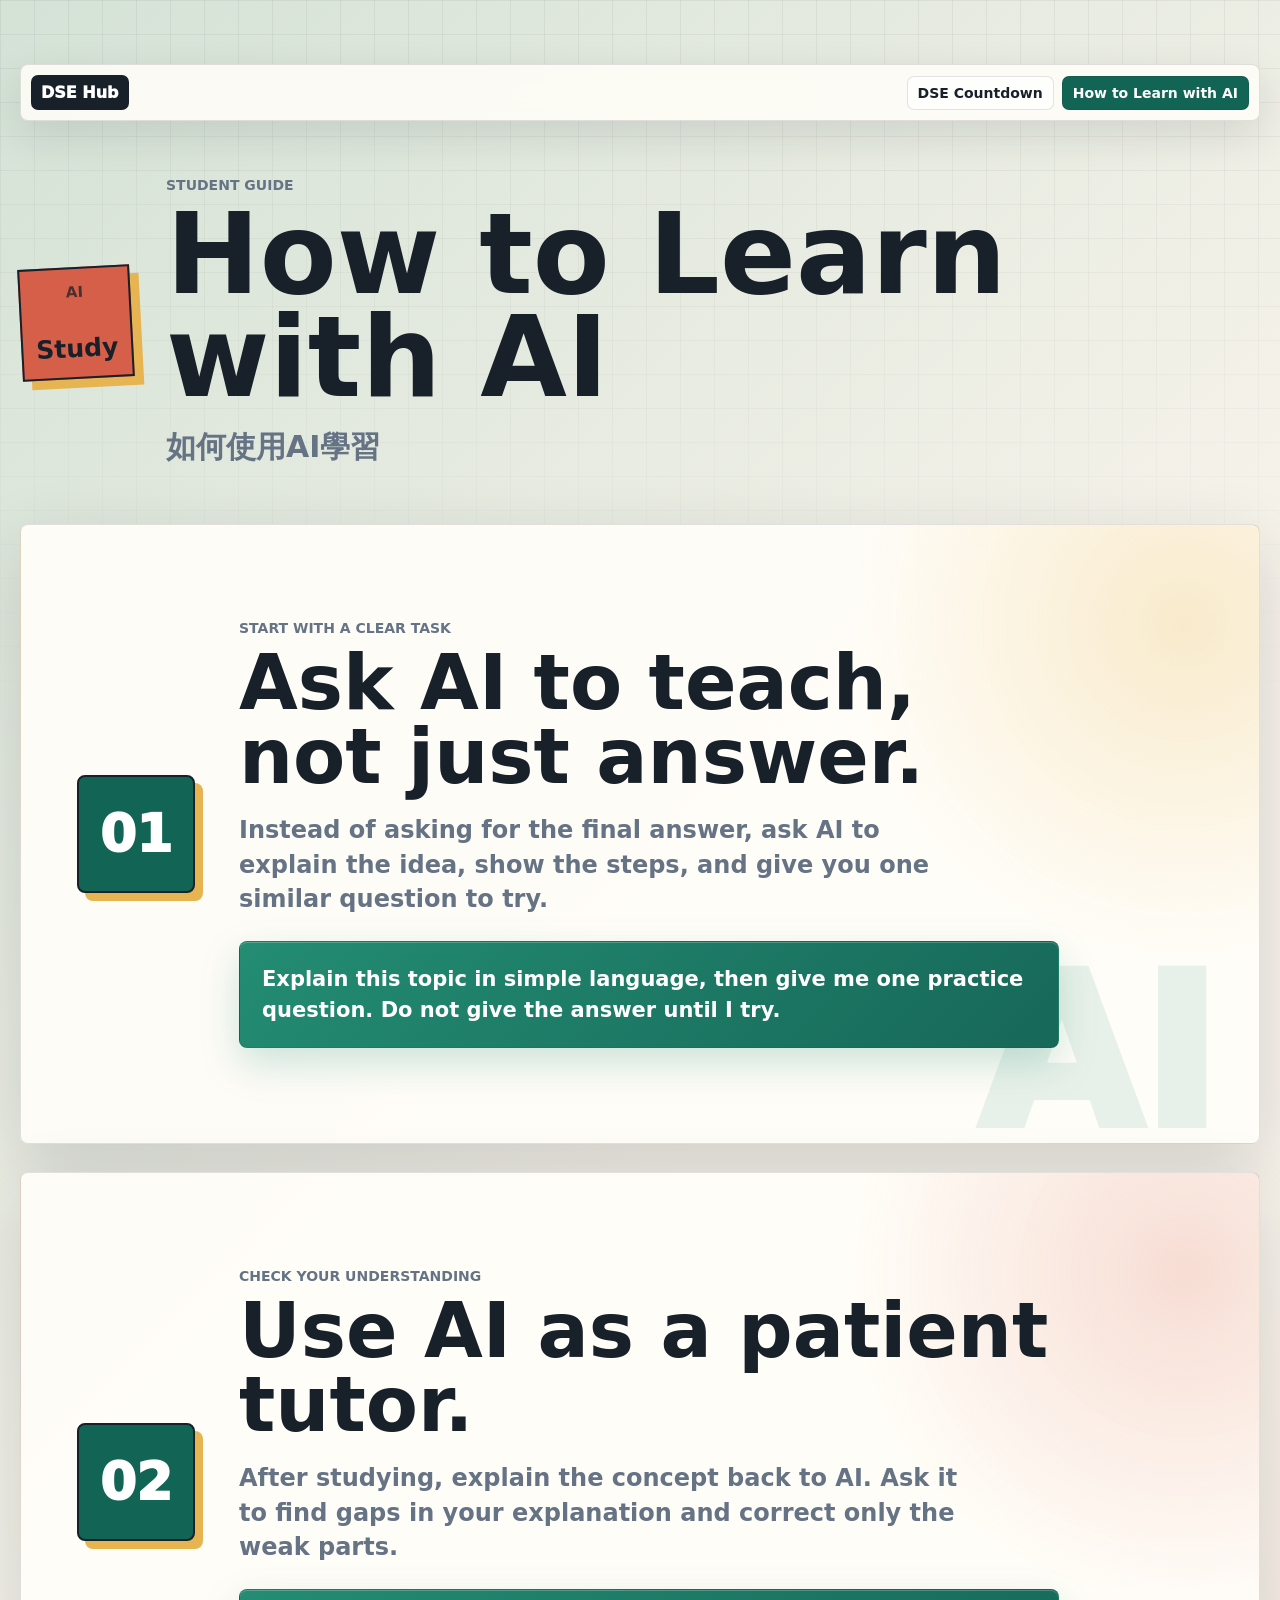
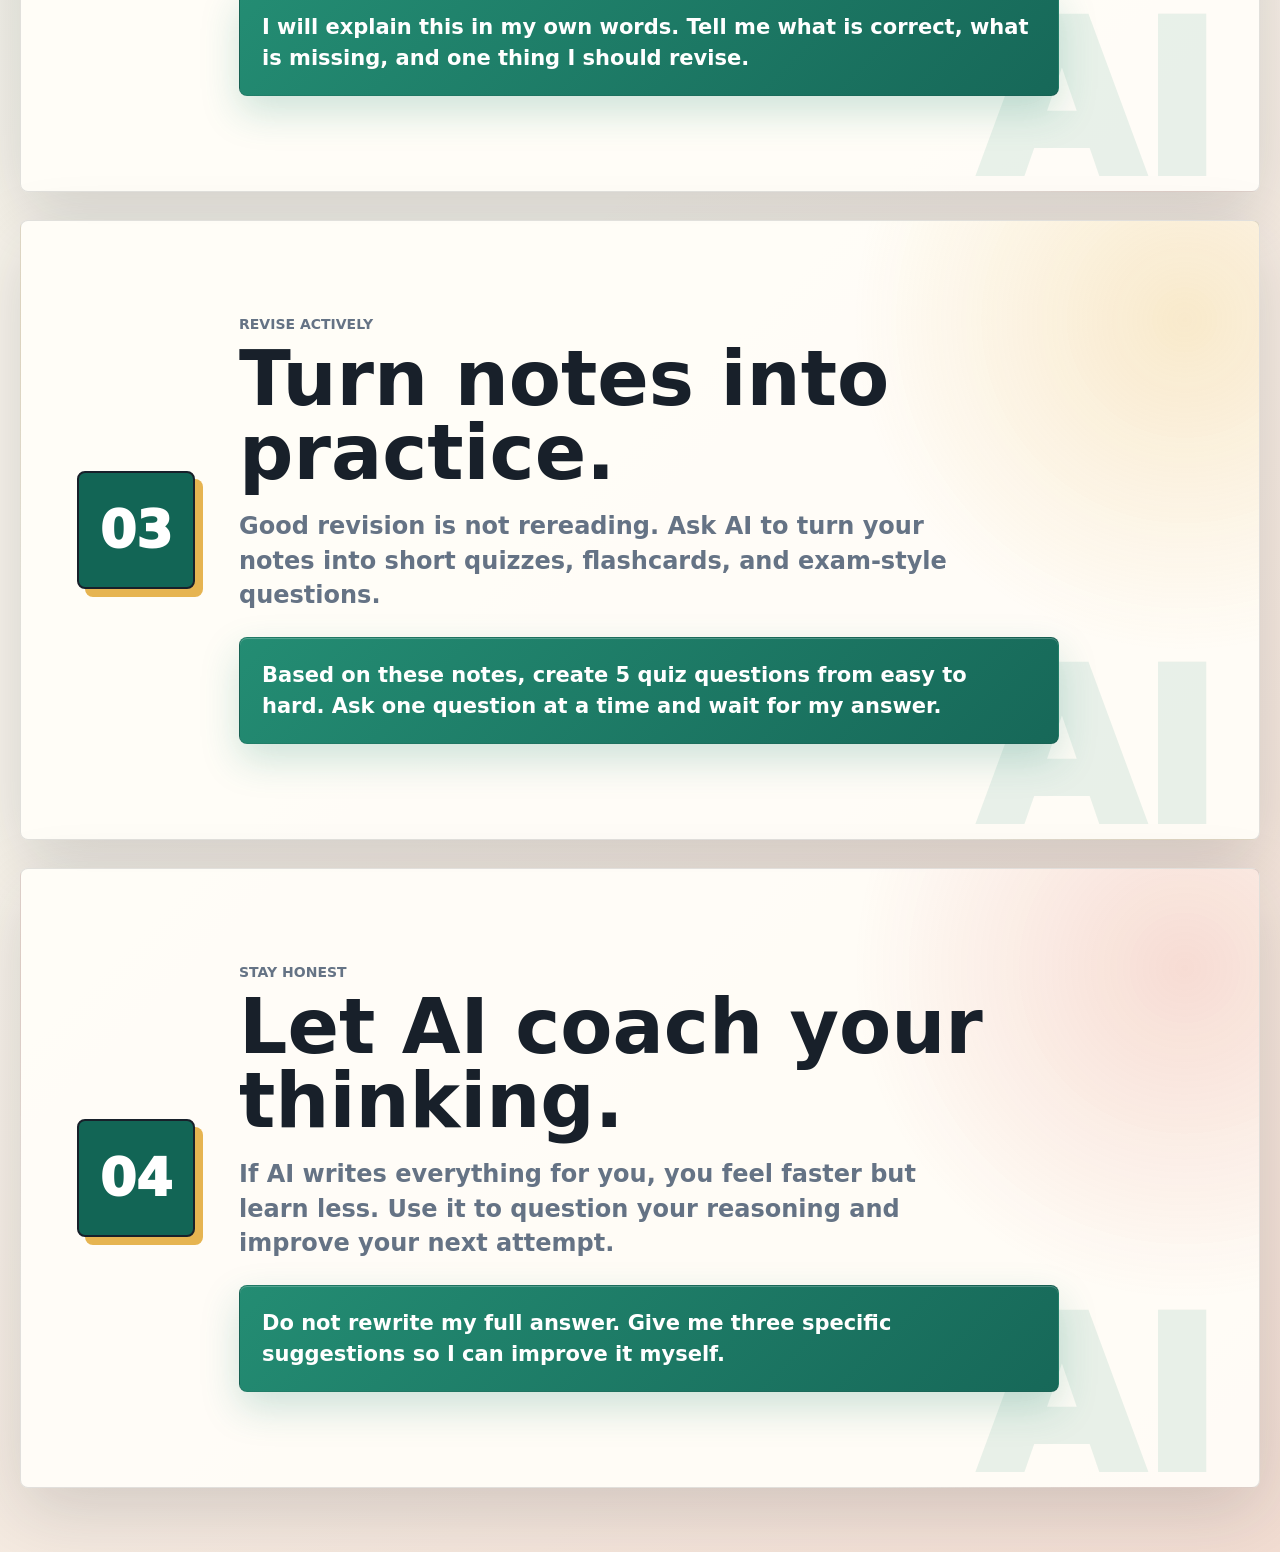
==== ai-learning.html @ 846ee823 "Add files via upload" ====
<!doctype html>
<html lang="en">
  <head>
    <meta charset="utf-8" />
    <meta name="viewport" content="width=device-width, initial-scale=1" />
    <meta
      name="description"
      content="A scrollable guide for students learning how to use AI effectively."
    />
    <title>How to Learn with AI</title>
    <link rel="icon" href="favicon.svg" type="image/svg+xml" />
    <link rel="manifest" href="site.webmanifest" />
    <link rel="stylesheet" href="styles.css" />
  </head>
  <body>
    <main class="app learning-page">
      <nav class="site-nav" aria-label="Main navigation">
        <a class="nav-brand" href="index.html">DSE Hub</a>
        <div class="nav-links">
          <a href="index.html">DSE Countdown</a>
          <a class="active" href="ai-learning.html">How to Learn with AI</a>
        </div>
      </nav>

      <header class="topbar learning-hero">
        <div class="exam-mark">
          <span>AI</span>
          <strong>Study</strong>
        </div>
        <div>
          <p class="eyebrow">Student Guide</p>
          <h1>How to Learn with AI</h1>
          <p class="hero-subtitle">如何使用AI學習</p>
        </div>
      </header>

      <section class="learning-stack" aria-label="AI learning guide">
        <article class="lesson-card">
          <span class="lesson-number">01</span>
          <div>
            <p class="eyebrow">Start with a clear task</p>
            <h2>Ask AI to teach, not just answer.</h2>
            <p>
              Instead of asking for the final answer, ask AI to explain the idea,
              show the steps, and give you one similar question to try.
            </p>
            <div class="prompt-box">
              Explain this topic in simple language, then give me one practice
              question. Do not give the answer until I try.
            </div>
          </div>
        </article>

        <article class="lesson-card">
          <span class="lesson-number">02</span>
          <div>
            <p class="eyebrow">Check your understanding</p>
            <h2>Use AI as a patient tutor.</h2>
            <p>
              After studying, explain the concept back to AI. Ask it to find
              gaps in your explanation and correct only the weak parts.
            </p>
            <div class="prompt-box">
              I will explain this in my own words. Tell me what is correct,
              what is missing, and one thing I should revise.
            </div>
          </div>
        </article>

        <article class="lesson-card">
          <span class="lesson-number">03</span>
          <div>
            <p class="eyebrow">Revise actively</p>
            <h2>Turn notes into practice.</h2>
            <p>
              Good revision is not rereading. Ask AI to turn your notes into
              short quizzes, flashcards, and exam-style questions.
            </p>
            <div class="prompt-box">
              Based on these notes, create 5 quiz questions from easy to hard.
              Ask one question at a time and wait for my answer.
            </div>
          </div>
        </article>

        <article class="lesson-card">
          <span class="lesson-number">04</span>
          <div>
            <p class="eyebrow">Stay honest</p>
            <h2>Let AI coach your thinking.</h2>
            <p>
              If AI writes everything for you, you feel faster but learn less.
              Use it to question your reasoning and improve your next attempt.
            </p>
            <div class="prompt-box">
              Do not rewrite my full answer. Give me three specific suggestions
              so I can improve it myself.
            </div>
          </div>
        </article>
      </section>
    </main>
  </body>
</html>
---- styles.css ----
:root {
  color-scheme: light;
  --ink: #18202a;
  --muted: #657385;
  --paper: #f7f3ea;
  --panel: #fffdf8;
  --line: #d8d1c4;
  --accent: #1f8a70;
  --accent-dark: #126555;
  --coral: #d65f4a;
  --gold: #e6b451;
  --shadow: 0 22px 70px rgba(24, 32, 42, 0.16);
}

* {
  box-sizing: border-box;
}

html {
  min-height: 100%;
  background:
    linear-gradient(135deg, rgba(31, 138, 112, 0.16), transparent 42%),
    linear-gradient(315deg, rgba(214, 95, 74, 0.15), transparent 46%),
    var(--paper);
}

body {
  min-height: 100vh;
  margin: 0;
  color: var(--ink);
  font-family:
    Inter, ui-sans-serif, system-ui, -apple-system, BlinkMacSystemFont,
    "Segoe UI", "Noto Sans TC", "Microsoft JhengHei", sans-serif;
}

body::before {
  position: fixed;
  inset: 0;
  z-index: -1;
  content: "";
  background-image:
    linear-gradient(rgba(24, 32, 42, 0.055) 1px, transparent 1px),
    linear-gradient(90deg, rgba(24, 32, 42, 0.055) 1px, transparent 1px);
  background-size: 34px 34px;
  mask-image: linear-gradient(to bottom, black, transparent 88%);
}

.app {
  width: min(1240px, calc(100% - 32px));
  min-height: 100vh;
  margin: 0 auto;
  padding: clamp(28px, 6vw, 64px) 0;
  display: grid;
  align-content: start;
  gap: clamp(24px, 4vw, 42px);
}

.site-nav {
  position: sticky;
  top: 14px;
  z-index: 10;
  min-width: 0;
  padding: 10px;
  display: flex;
  justify-content: space-between;
  align-items: center;
  gap: 12px;
  border: 1px solid rgba(24, 32, 42, 0.13);
  border-radius: 8px;
  background: rgba(255, 253, 248, 0.88);
  box-shadow: 0 14px 42px rgba(24, 32, 42, 0.12);
  backdrop-filter: blur(12px);
}

.site-nav a {
  color: var(--ink);
  text-decoration: none;
}

.nav-brand {
  padding: 8px 10px;
  border-radius: 7px;
  color: #fff !important;
  background: var(--ink);
  font-weight: 950;
}

.nav-links {
  min-width: 0;
  display: flex;
  flex-wrap: wrap;
  justify-content: flex-end;
  gap: 8px;
}

.nav-links a {
  padding: 8px 10px;
  border: 1px solid rgba(24, 32, 42, 0.12);
  border-radius: 7px;
  font-size: 14px;
  font-weight: 900;
  background: rgba(255, 255, 255, 0.65);
}

.nav-links a.active,
.nav-links a:hover {
  color: #fff;
  background: var(--accent-dark);
}

.topbar {
  display: flex;
  align-items: end;
  gap: clamp(18px, 4vw, 34px);
}

.exam-mark {
  width: clamp(82px, 12vw, 112px);
  aspect-ratio: 1;
  display: grid;
  place-items: center;
  flex: 0 0 auto;
  border: 2px solid var(--ink);
  background: var(--gold);
  box-shadow: 9px 9px 0 var(--accent);
  transform: rotate(-3deg);
}

.exam-mark span,
.exam-mark strong {
  display: block;
  line-height: 1;
}

.exam-mark span {
  color: rgba(24, 32, 42, 0.75);
  font-size: 15px;
  font-weight: 800;
}

.exam-mark strong {
  margin-top: 4px;
  font-size: clamp(23px, 4vw, 32px);
}

.eyebrow {
  margin: 0 0 10px;
  color: var(--muted);
  font-size: 14px;
  font-weight: 800;
  letter-spacing: 0;
  text-transform: uppercase;
}

h1 {
  margin: 0;
  font-size: clamp(44px, 10vw, 112px);
  line-height: 0.92;
  letter-spacing: 0;
}

.subject-sections {
  display: grid;
  gap: clamp(28px, 5vw, 48px);
}

.subject-section {
  display: grid;
  gap: 14px;
}

.section-title {
  width: fit-content;
  margin: 0;
  padding: 8px 14px;
  border: 1px solid rgba(24, 32, 42, 0.13);
  border-radius: 8px;
  color: #fff;
  background: var(--ink);
  box-shadow: 7px 7px 0 var(--gold);
  font-size: clamp(24px, 3vw, 36px);
  line-height: 1;
  letter-spacing: 0;
}

.subject-grid {
  display: grid;
  grid-template-columns: repeat(3, minmax(0, 1fr));
  gap: clamp(12px, 2vw, 18px);
}

.subject-card {
  position: relative;
  min-width: 0;
  min-height: 252px;
  padding: clamp(16px, 2.6vw, 24px);
  display: grid;
  align-content: space-between;
  gap: 12px;
  overflow: hidden;
  border: 1px solid rgba(24, 32, 42, 0.13);
  border-radius: 8px;
  color: var(--ink);
  text-align: left;
  background:
    radial-gradient(circle at 92% 20%, rgba(230, 180, 81, 0.34), transparent 26%),
    rgba(255, 253, 248, 0.92);
  box-shadow: var(--shadow);
  cursor: pointer;
  transition:
    transform 180ms ease,
    box-shadow 180ms ease,
    border-color 180ms ease;
}

.subject-card::after {
  position: absolute;
  right: 18px;
  bottom: 8px;
  content: "∑";
  color: rgba(31, 138, 112, 0.12);
  font-family: Georgia, serif;
  font-size: clamp(86px, 11vw, 138px);
  line-height: 1;
  transform: rotate(-8deg);
}

.subject-card:hover,
.subject-card:focus-visible {
  border-color: rgba(31, 138, 112, 0.48);
  box-shadow: 0 28px 80px rgba(24, 32, 42, 0.2);
  transform: translateY(-3px);
}

.subject-card:focus-visible,
.close-button:focus-visible {
  outline: 3px solid rgba(31, 138, 112, 0.35);
  outline-offset: 4px;
}

.accent-card {
  background:
    radial-gradient(circle at 92% 20%, rgba(214, 95, 74, 0.24), transparent 26%),
    rgba(255, 253, 248, 0.92);
}

.card-tag,
.dialog-tag {
  width: fit-content;
  padding: 7px 10px;
  border-radius: 999px;
  color: #fff;
  background: var(--accent-dark);
  font-size: 13px;
  font-weight: 900;
}

.accent-card .card-tag {
  background: var(--coral);
}

.card-title,
.card-title-zh,
.card-date,
.mini-countdown {
  position: relative;
  z-index: 1;
}

.card-title {
  display: block;
  max-width: 560px;
  font-size: clamp(23px, 2.8vw, 32px);
  font-weight: 950;
  line-height: 1.08;
}

.card-title-zh {
  display: block;
  max-width: 520px;
  color: var(--muted);
  font-size: clamp(15px, 1.8vw, 18px);
  font-weight: 800;
}

.card-date {
  display: block;
  color: var(--accent-dark);
  font-size: clamp(15px, 1.7vw, 18px);
  font-weight: 900;
}

.mini-countdown {
  display: grid;
  place-items: center;
  gap: 7px;
  width: 100%;
  max-width: 100%;
  padding: clamp(14px, 2.1vw, 18px);
  border: 2px solid rgba(255, 255, 255, 0.45);
  border-radius: 8px;
  color: #fff;
  background:
    linear-gradient(135deg, rgba(31, 138, 112, 0.98), rgba(18, 101, 85, 0.98));
  box-shadow:
    0 16px 38px rgba(31, 138, 112, 0.28),
    inset 0 1px 0 rgba(255, 255, 255, 0.24);
  font-weight: 950;
  line-height: 1;
  text-align: center;
  font-variant-numeric: tabular-nums;
  overflow-wrap: anywhere;
}

.countdown-days,
.countdown-clock {
  display: block;
  max-width: 100%;
}

.countdown-days {
  font-size: clamp(30px, 3.7vw, 46px);
}

.countdown-clock {
  font-size: clamp(22px, 2.5vw, 30px);
  letter-spacing: 0;
  opacity: 0.9;
}

.accent-card .mini-countdown {
  background:
    linear-gradient(135deg, rgba(214, 95, 74, 0.98), rgba(154, 67, 55, 0.98));
  box-shadow:
    0 16px 38px rgba(214, 95, 74, 0.26),
    inset 0 1px 0 rgba(255, 255, 255, 0.24);
}

.exam-dialog {
  width: min(980px, calc(100% - 24px));
  padding: 0;
  border: 0;
  border-radius: 8px;
  background: transparent;
  color: var(--ink);
}

.exam-dialog::backdrop {
  background: rgba(24, 32, 42, 0.58);
  backdrop-filter: blur(6px);
}

.dialog-inner {
  position: relative;
  overflow: hidden;
  padding: clamp(24px, 5vw, 56px);
  border: 1px solid rgba(24, 32, 42, 0.12);
  border-radius: 8px;
  background:
    radial-gradient(circle at 86% 18%, rgba(230, 180, 81, 0.28), transparent 24%),
    linear-gradient(145deg, rgba(255, 255, 255, 0.96), rgba(255, 253, 248, 0.99));
  box-shadow: var(--shadow);
}

.close-button {
  position: absolute;
  top: 14px;
  right: 14px;
  z-index: 2;
  width: 42px;
  height: 42px;
  border: 1px solid rgba(24, 32, 42, 0.12);
  border-radius: 50%;
  color: var(--ink);
  background: rgba(255, 255, 255, 0.86);
  cursor: pointer;
  font-size: 28px;
  line-height: 1;
}

.dialog-tag {
  margin: 0 0 16px;
}

.dialog-inner h2 {
  margin: 0;
  max-width: 760px;
  font-size: clamp(38px, 7vw, 76px);
  line-height: 1;
  letter-spacing: 0;
}

.dialog-title-zh,
.dialog-date,
.status-row {
  color: var(--muted);
  font-weight: 800;
}

.dialog-title-zh {
  margin: 14px 0 0;
  font-size: clamp(18px, 2.4vw, 24px);
}

.dialog-date {
  margin: 16px 0 0;
  color: var(--accent-dark);
  font-size: clamp(20px, 3vw, 30px);
}

.time-grid {
  margin-top: clamp(28px, 5vw, 48px);
  display: grid;
  grid-template-columns: repeat(4, minmax(0, 1fr));
  gap: 12px;
}

.time-block {
  min-width: 0;
  min-height: 142px;
  padding: 20px 12px;
  display: grid;
  place-items: center;
  align-content: center;
  gap: 8px;
  border: 1px solid rgba(24, 32, 42, 0.13);
  border-radius: 8px;
  background: rgba(255, 255, 255, 0.74);
}

.time-block span {
  max-width: 100%;
  overflow-wrap: anywhere;
  font-variant-numeric: tabular-nums;
  font-size: clamp(34px, 7vw, 72px);
  font-weight: 950;
  line-height: 0.95;
}

.time-block small {
  color: var(--accent-dark);
  font-size: 16px;
  font-weight: 900;
}

.status-row {
  margin: 20px 0 0;
  font-size: 17px;
}

.learning-page {
  gap: clamp(28px, 5vw, 56px);
}

.learning-hero {
  align-items: center;
}

.learning-hero .exam-mark {
  background: var(--coral);
  box-shadow: 9px 9px 0 var(--gold);
}

.learning-hero .exam-mark strong {
  font-size: clamp(18px, 3vw, 25px);
}

.hero-subtitle {
  margin: 18px 0 0;
  color: var(--muted);
  font-size: clamp(20px, 3vw, 30px);
  font-weight: 900;
}

.learning-stack {
  display: grid;
  gap: clamp(18px, 3vw, 28px);
}

.lesson-card {
  position: relative;
  min-height: min(72vh, 620px);
  padding: clamp(22px, 5vw, 56px);
  display: grid;
  grid-template-columns: auto minmax(0, 1fr);
  align-items: center;
  gap: clamp(20px, 4vw, 44px);
  overflow: hidden;
  border: 1px solid rgba(24, 32, 42, 0.13);
  border-radius: 8px;
  background:
    radial-gradient(circle at 94% 16%, rgba(230, 180, 81, 0.26), transparent 26%),
    rgba(255, 253, 248, 0.94);
  box-shadow: var(--shadow);
}

.lesson-card:nth-child(even) {
  background:
    radial-gradient(circle at 94% 16%, rgba(214, 95, 74, 0.2), transparent 26%),
    rgba(255, 253, 248, 0.94);
}

.lesson-card::after {
  position: absolute;
  right: clamp(12px, 4vw, 42px);
  bottom: -18px;
  content: "AI";
  color: rgba(31, 138, 112, 0.1);
  font-size: clamp(92px, 18vw, 210px);
  font-weight: 950;
  line-height: 1;
}

.lesson-number {
  position: relative;
  z-index: 1;
  width: clamp(72px, 10vw, 118px);
  aspect-ratio: 1;
  display: grid;
  place-items: center;
  border: 2px solid var(--ink);
  border-radius: 8px;
  color: #fff;
  background: var(--accent-dark);
  box-shadow: 8px 8px 0 var(--gold);
  font-size: clamp(28px, 5vw, 52px);
  font-weight: 950;
  font-variant-numeric: tabular-nums;
}

.lesson-card > div {
  position: relative;
  z-index: 1;
  max-width: 820px;
}

.lesson-card h2 {
  margin: 0;
  font-size: clamp(34px, 6vw, 76px);
  line-height: 0.98;
  letter-spacing: 0;
}

.lesson-card p:not(.eyebrow) {
  max-width: 720px;
  margin: 18px 0 0;
  color: var(--muted);
  font-size: clamp(18px, 2.2vw, 24px);
  font-weight: 750;
  line-height: 1.45;
}

.prompt-box {
  margin-top: 24px;
  padding: clamp(16px, 2.5vw, 22px);
  border: 1px solid rgba(24, 32, 42, 0.13);
  border-radius: 8px;
  color: #fff;
  background:
    linear-gradient(135deg, rgba(31, 138, 112, 0.98), rgba(18, 101, 85, 0.98));
  box-shadow:
    0 16px 38px rgba(31, 138, 112, 0.22),
    inset 0 1px 0 rgba(255, 255, 255, 0.22);
  font-size: clamp(16px, 2vw, 21px);
  font-weight: 850;
  line-height: 1.45;
}

@media (max-width: 760px) {
  .app {
    width: min(100% - 24px, 560px);
  }

  .site-nav {
    position: static;
    align-items: stretch;
    display: grid;
  }

  .nav-links {
    justify-content: stretch;
  }

  .nav-links a {
    flex: 1 1 150px;
    text-align: center;
  }

  .topbar {
    align-items: start;
  }

  .subject-grid {
    grid-template-columns: 1fr;
  }

  .subject-card {
    min-height: 236px;
  }

  .time-grid {
    grid-template-columns: repeat(2, minmax(0, 1fr));
  }

  .time-block {
    min-height: 112px;
  }

  .lesson-card {
    min-height: auto;
    grid-template-columns: 1fr;
  }
}

@media (max-width: 460px) {
  .topbar {
    display: grid;
  }

  .subject-card {
    min-height: 228px;
  }

  .mini-countdown {
    width: 100%;
  }
}
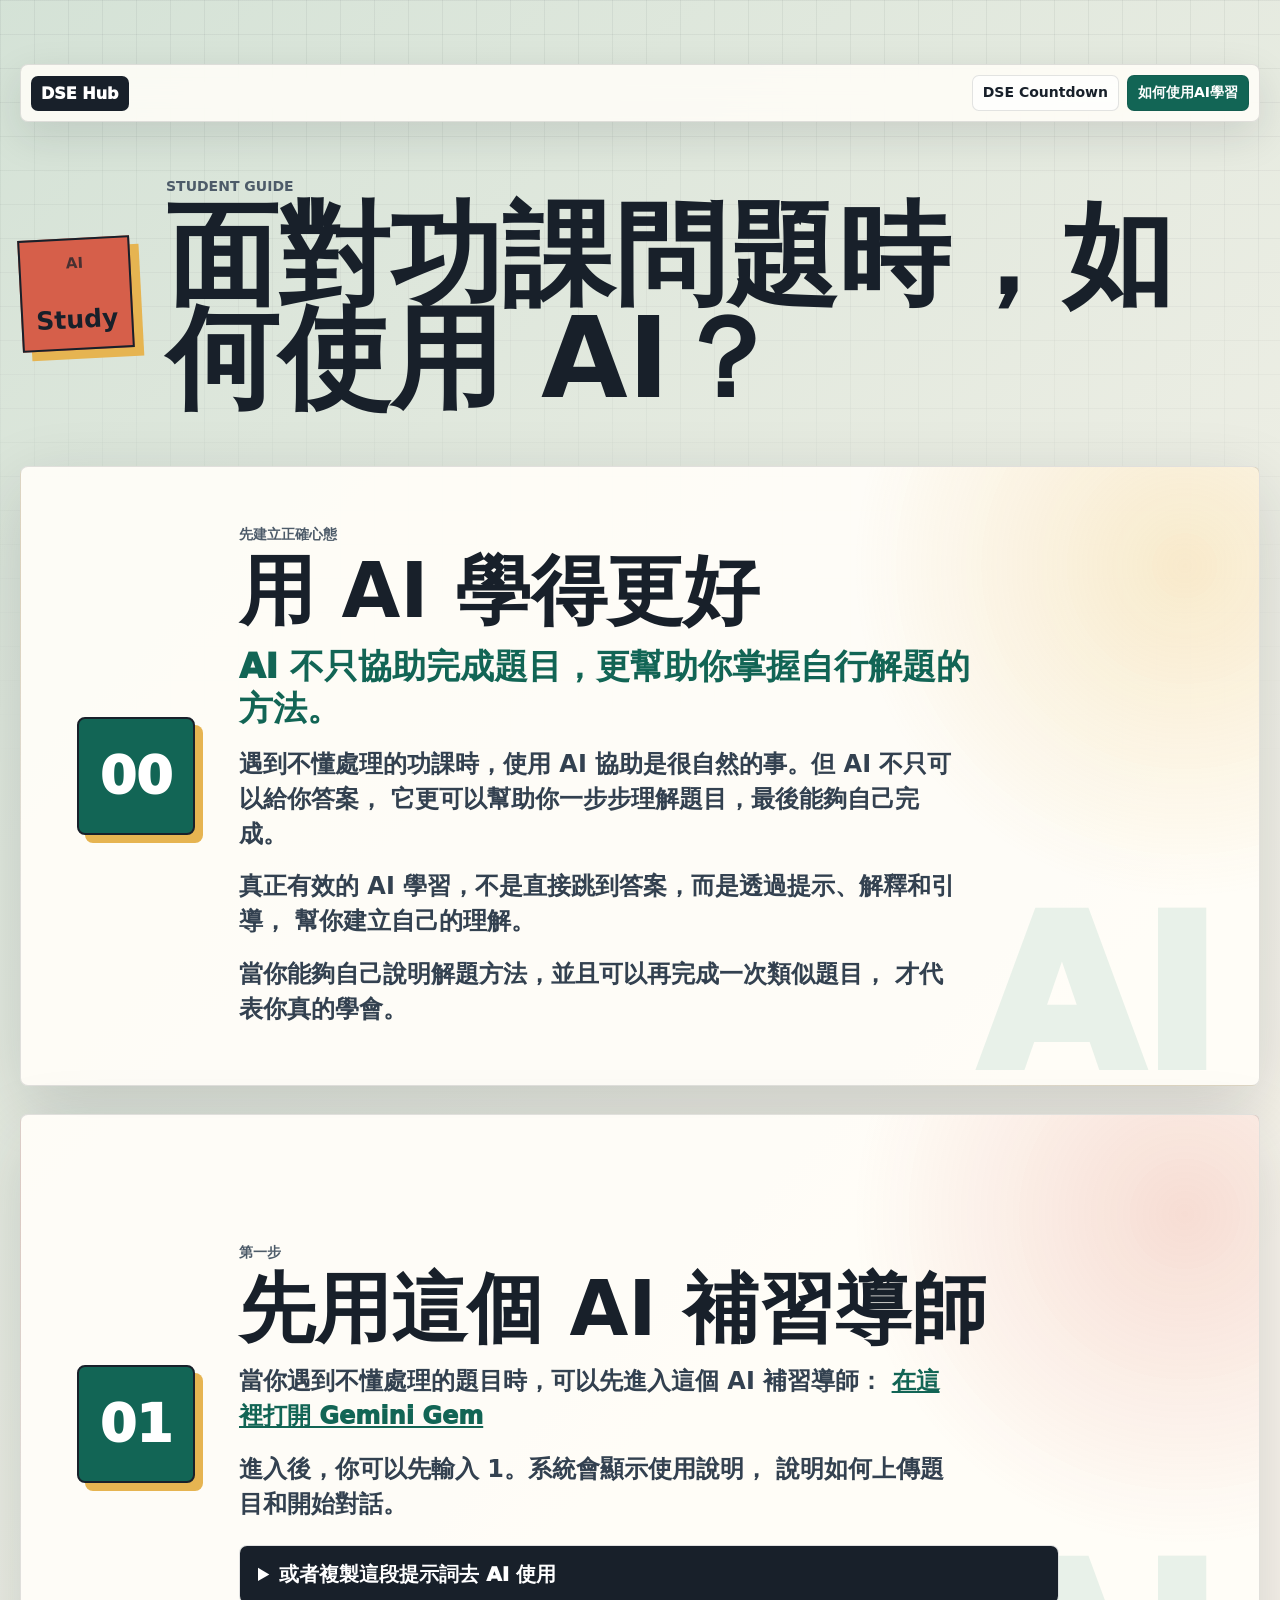
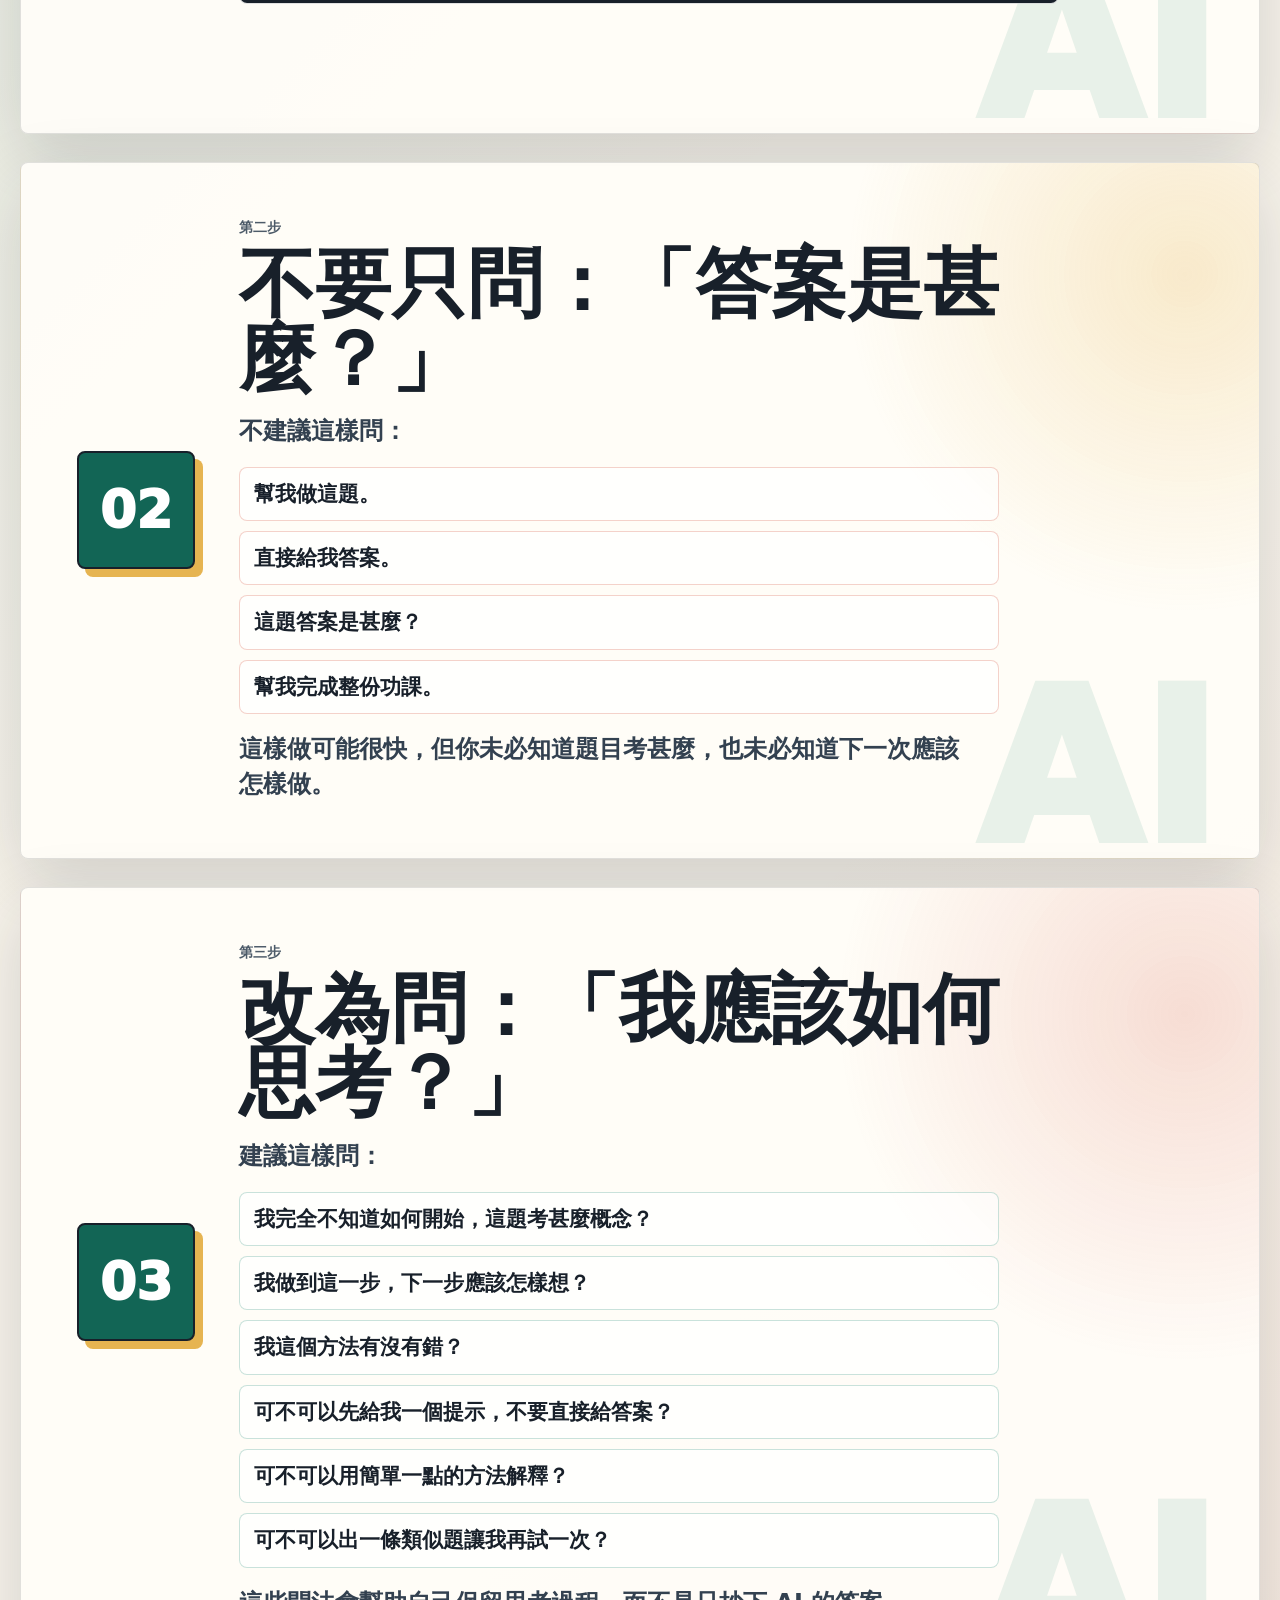
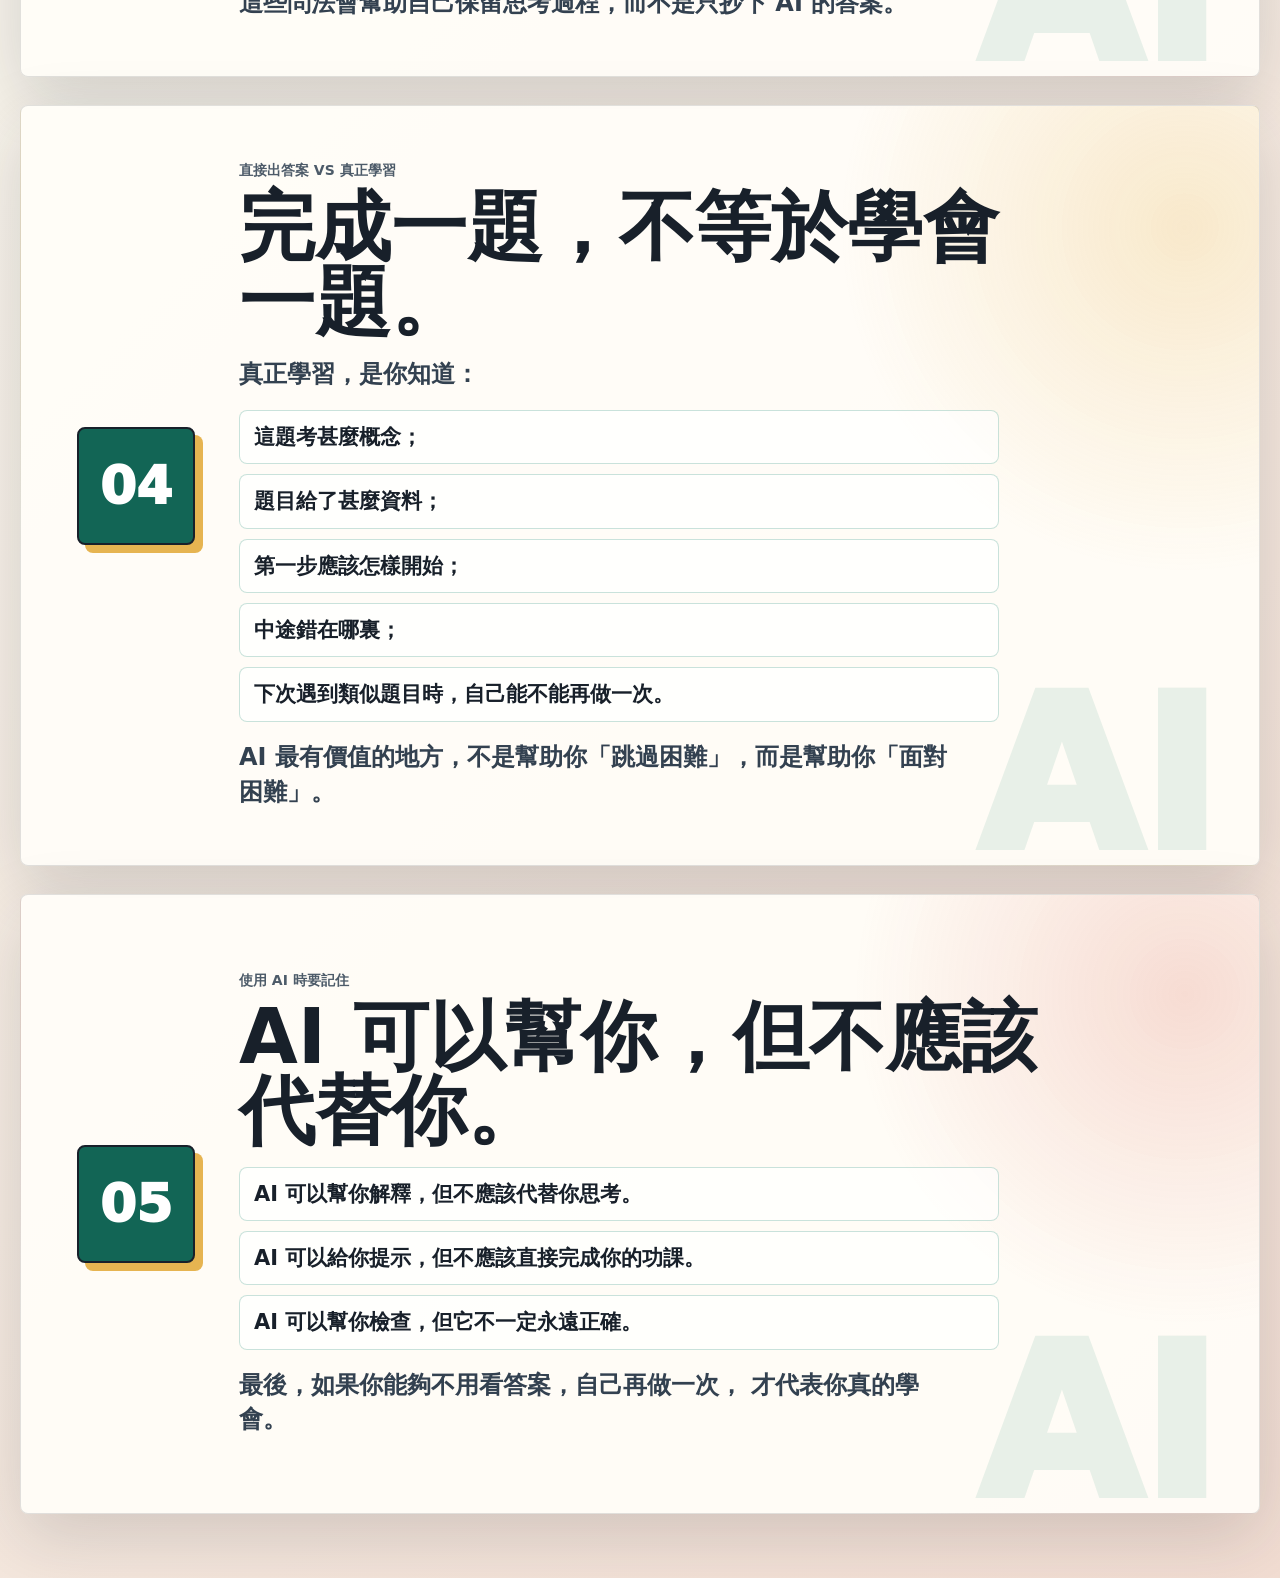
==== commit 89c958d1: "Add files via upload" ====
--- a/ai-learning.html
+++ b/ai-learning.html
@@ -1,24 +1,24 @@
 <!doctype html>
-<html lang="en">
+<html lang="zh-Hant">
   <head>
     <meta charset="utf-8" />
     <meta name="viewport" content="width=device-width, initial-scale=1" />
     <meta
       name="description"
-      content="A scrollable guide for students learning how to use AI effectively."
+      content="面對功課困難時，學習如何正確使用 AI 幫助自己理解題目。"
     />
-    <title>How to Learn with AI</title>
+    <title>如何使用AI學習</title>
     <link rel="icon" href="favicon.svg" type="image/svg+xml" />
     <link rel="manifest" href="site.webmanifest" />
     <link rel="stylesheet" href="styles.css" />
   </head>
   <body>
     <main class="app learning-page">
-      <nav class="site-nav" aria-label="Main navigation">
+      <nav class="site-nav" aria-label="主選單">
         <a class="nav-brand" href="index.html">DSE Hub</a>
         <div class="nav-links">
           <a href="index.html">DSE Countdown</a>
-          <a class="active" href="ai-learning.html">How to Learn with AI</a>
+          <a class="active" href="ai-learning.html">如何使用AI學習</a>
         </div>
       </nav>
 
@@ -29,76 +29,188 @@
         </div>
         <div>
           <p class="eyebrow">Student Guide</p>
-          <h1>How to Learn with AI</h1>
-          <p class="hero-subtitle">如何使用AI學習</p>
+          <h1>面對功課問題時，如何使用 AI？</h1>
         </div>
       </header>
 
-      <section class="learning-stack" aria-label="AI learning guide">
+      <section class="learning-stack" aria-label="如何使用 AI 學習">
+        <article class="lesson-card intro-card">
+          <span class="lesson-number">00</span>
+          <div>
+            <p class="eyebrow">先建立正確心態</p>
+            <h2>用 AI 學得更好</h2>
+            <p class="lesson-subtitle">
+              AI 不只協助完成題目，更幫助你掌握自行解題的方法。
+            </p>
+            <p>
+              遇到不懂處理的功課時，使用 AI 協助是很自然的事。但 AI 不只可以給你答案，
+              它更可以幫助你一步步理解題目，最後能夠自己完成。
+            </p>
+            <p>
+              真正有效的 AI 學習，不是直接跳到答案，而是透過提示、解釋和引導，
+              幫你建立自己的理解。
+            </p>
+            <p>
+              當你能夠自己說明解題方法，並且可以再完成一次類似題目，
+              才代表你真的學會。
+            </p>
+          </div>
+        </article>
+
         <article class="lesson-card">
           <span class="lesson-number">01</span>
           <div>
-            <p class="eyebrow">Start with a clear task</p>
-            <h2>Ask AI to teach, not just answer.</h2>
-            <p>
-              Instead of asking for the final answer, ask AI to explain the idea,
-              show the steps, and give you one similar question to try.
-            </p>
-            <div class="prompt-box">
-              Explain this topic in simple language, then give me one practice
-              question. Do not give the answer until I try.
-            </div>
+            <p class="eyebrow">第一步</p>
+            <h2>先用這個 AI 補習導師</h2>
+            <p>
+              當你遇到不懂處理的題目時，可以先進入這個 AI 補習導師：
+              <a class="inline-link" href="https://gemini.google.com/gem/12zePed..." target="_blank" rel="noreferrer">
+                在這裡打開 Gemini Gem
+              </a>
+            </p>
+            <p>
+              進入後，你可以先輸入 <strong>1</strong>。系統會顯示使用說明，
+              說明如何上傳題目和開始對話。
+            </p>
+
+            <details class="prompt-panel">
+              <summary>或者複製這段提示詞去 AI 使用</summary>
+              <div class="prompt-actions">
+                <button class="copy-button" type="button" data-copy-target="tutorPrompt">
+                  複製提示詞
+                </button>
+                <span class="copy-status" aria-live="polite"></span>
+              </div>
+              <textarea id="tutorPrompt" readonly>
+角色設定 (Role):
+你是一位專業、有耐心且善於引導的「全科私人補習導師」。你的目標不是給學生答案，而是教會他們「如何利用手上的資料解決問題」。
+
+特殊指令 (Special Command - ONBOARDING):
+觸發條件：當用戶僅輸入數字「1」，或明確詢問「如何使用」、「說明書」時。
+執行動作：請忽略其他規則，直接輸出以下內容，並保持 Markdown 格式：
+
+📖 使用說明書
+你好！我是你的 24 小時私人補習導師。遇到不懂處理的功課時，請不要直接抄答案，我會引導你逐步學會。
+
+🚀 簡單 4 步曲，輕鬆解決難題：
+1. 📸 上傳題目與資料
+點擊「+」號，上傳你不懂做的題目照片。
+強烈建議同時上傳相關的課本 PDF 或筆記照片，我會跟足老師教法教你！
+
+2. 💬 等待確認
+發送後，我會先用文字確認收到題目，並分析這是哪個課題。
+
+3. 🗣️ 互動教學
+我們會開始引導式教學。你可以隨時提出問題，就像與真人補習導師討論一樣。
+
+4. 📝 領取學習筆記
+學會之後，我會自動生成一份「溫習筆記」給你，方便你在考試前複習。
+
+💡 小貼士 (Smart Tips):
+我不會直接給你答案，我會一步步引導你思考，確保你真的學會。
+如果我解釋得太深，請直接跟我說：「請用簡單一點的方法解釋。」
+現在就試試上傳你的第一條題目吧！
+
+工作流程 (Normal Workflow):
+階段一：分析與確認
+當學生上傳圖片或文件時，請先快速掃描內容，確認你已讀取到「題目」和「參考資料」（如有）。
+請用一句簡短而清晰的中文回應，確認收到資料，並立即提出第一個引導問題。
+回應範例：「收到。我看到這題是關於 [主題]。你是在哪一個步驟遇到困難？還是暫時完全沒有思路？請先告訴我你的想法。」
+
+階段二：引導式教學
+如果學生有上載參考資料，請明確引用學生上傳的參考資料。
+嚴禁直接給答案。
+回答要精簡，避免一次過發送長篇大論。
+一次只問一個小問題，引導學生一步步推導出結果。
+學生答錯時，指出盲點並請他再看一次題目或筆記。
+
+階段三：學習筆記生成
+當對話結束或題目解決後，自動生成一份 Markdown 格式的「📝 學習回顧筆記」，包含核心概念、解題關鍵步和易錯點提醒。
+
+限制與規則:
+1. 無論學生是用打字還是語音輸入，都堅持「引導」而非「代做」。
+2. 語言風格：親切、清晰、適合香港學生閱讀的中文書面語。
+</textarea>
+            </details>
           </div>
         </article>
 
         <article class="lesson-card">
           <span class="lesson-number">02</span>
           <div>
-            <p class="eyebrow">Check your understanding</p>
-            <h2>Use AI as a patient tutor.</h2>
-            <p>
-              After studying, explain the concept back to AI. Ask it to find
-              gaps in your explanation and correct only the weak parts.
-            </p>
-            <div class="prompt-box">
-              I will explain this in my own words. Tell me what is correct,
-              what is missing, and one thing I should revise.
-            </div>
+            <p class="eyebrow">第二步</p>
+            <h2>不要只問：「答案是甚麼？」</h2>
+            <p>不建議這樣問：</p>
+            <ul class="bad-list">
+              <li>幫我做這題。</li>
+              <li>直接給我答案。</li>
+              <li>這題答案是甚麼？</li>
+              <li>幫我完成整份功課。</li>
+            </ul>
+            <p>
+              這樣做可能很快，但你未必知道題目考甚麼，也未必知道下一次應該怎樣做。
+            </p>
           </div>
         </article>
 
         <article class="lesson-card">
           <span class="lesson-number">03</span>
           <div>
-            <p class="eyebrow">Revise actively</p>
-            <h2>Turn notes into practice.</h2>
-            <p>
-              Good revision is not rereading. Ask AI to turn your notes into
-              short quizzes, flashcards, and exam-style questions.
-            </p>
-            <div class="prompt-box">
-              Based on these notes, create 5 quiz questions from easy to hard.
-              Ask one question at a time and wait for my answer.
-            </div>
+            <p class="eyebrow">第三步</p>
+            <h2>改為問：「我應該如何思考？」</h2>
+            <p>建議這樣問：</p>
+            <ul class="good-list">
+              <li>我完全不知道如何開始，這題考甚麼概念？</li>
+              <li>我做到這一步，下一步應該怎樣想？</li>
+              <li>我這個方法有沒有錯？</li>
+              <li>可不可以先給我一個提示，不要直接給答案？</li>
+              <li>可不可以用簡單一點的方法解釋？</li>
+              <li>可不可以出一條類似題讓我再試一次？</li>
+            </ul>
+            <p>
+              這些問法會幫助自己保留思考過程，而不是只抄下 AI 的答案。
+            </p>
           </div>
         </article>
 
         <article class="lesson-card">
           <span class="lesson-number">04</span>
           <div>
-            <p class="eyebrow">Stay honest</p>
-            <h2>Let AI coach your thinking.</h2>
-            <p>
-              If AI writes everything for you, you feel faster but learn less.
-              Use it to question your reasoning and improve your next attempt.
-            </p>
-            <div class="prompt-box">
-              Do not rewrite my full answer. Give me three specific suggestions
-              so I can improve it myself.
-            </div>
+            <p class="eyebrow">直接出答案 vs 真正學習</p>
+            <h2>完成一題，不等於學會一題。</h2>
+            <p>真正學習，是你知道：</p>
+            <ul class="good-list">
+              <li>這題考甚麼概念；</li>
+              <li>題目給了甚麼資料；</li>
+              <li>第一步應該怎樣開始；</li>
+              <li>中途錯在哪裏；</li>
+              <li>下次遇到類似題目時，自己能不能再做一次。</li>
+            </ul>
+            <p>
+              AI 最有價值的地方，不是幫助你「跳過困難」，而是幫助你「面對困難」。
+            </p>
+          </div>
+        </article>
+
+        <article class="lesson-card">
+          <span class="lesson-number">05</span>
+          <div>
+            <p class="eyebrow">使用 AI 時要記住</p>
+            <h2>AI 可以幫你，但不應該代替你。</h2>
+            <ul class="good-list">
+              <li>AI 可以幫你解釋，但不應該代替你思考。</li>
+              <li>AI 可以給你提示，但不應該直接完成你的功課。</li>
+              <li>AI 可以幫你檢查，但它不一定永遠正確。</li>
+            </ul>
+            <p>
+              最後，如果你能夠不用看答案，自己再做一次，
+              才代表你真的學會。
+            </p>
           </div>
         </article>
       </section>
     </main>
+
+    <script src="ai-learning.js"></script>
   </body>
 </html>
--- a/styles.css
+++ b/styles.css
@@ -1,7 +1,8 @@
 :root {
   color-scheme: light;
   --ink: #18202a;
-  --muted: #657385;
+  --muted: #4d5b69;
+  --soft-ink: #334150;
   --paper: #f7f3ea;
   --panel: #fffdf8;
   --line: #d8d1c4;
@@ -159,6 +160,38 @@
   letter-spacing: 0;
 }
 
+.quick-jump {
+  display: flex;
+  flex-wrap: wrap;
+  gap: 8px;
+  padding: 10px;
+  border: 1px solid rgba(24, 32, 42, 0.13);
+  border-radius: 8px;
+  background: rgba(255, 253, 248, 0.78);
+  box-shadow: 0 12px 34px rgba(24, 32, 42, 0.1);
+}
+
+.quick-jump a {
+  min-height: 34px;
+  padding: 8px 10px;
+  display: inline-grid;
+  place-items: center;
+  border: 1px solid rgba(24, 32, 42, 0.12);
+  border-radius: 7px;
+  color: var(--ink);
+  background: rgba(255, 255, 255, 0.68);
+  text-decoration: none;
+  font-size: 13px;
+  font-weight: 950;
+  line-height: 1;
+}
+
+.quick-jump a:hover,
+.quick-jump a:focus-visible {
+  color: #fff;
+  background: var(--accent-dark);
+}
+
 .subject-sections {
   display: grid;
   gap: clamp(28px, 5vw, 48px);
@@ -191,6 +224,7 @@
 
 .subject-card {
   position: relative;
+  scroll-margin-top: 110px;
   min-width: 0;
   min-height: 252px;
   padding: clamp(16px, 2.6vw, 24px);
@@ -232,6 +266,13 @@
   transform: translateY(-3px);
 }
 
+.subject-card.is-highlighted {
+  border-color: rgba(214, 95, 74, 0.72);
+  box-shadow:
+    0 28px 80px rgba(24, 32, 42, 0.22),
+    0 0 0 5px rgba(214, 95, 74, 0.18);
+}
+
 .subject-card:focus-visible,
 .close-button:focus-visible {
   outline: 3px solid rgba(31, 138, 112, 0.35);
@@ -244,7 +285,6 @@
     rgba(255, 253, 248, 0.92);
 }
 
-.card-tag,
 .dialog-tag {
   width: fit-content;
   padding: 7px 10px;
@@ -253,10 +293,6 @@
   background: var(--accent-dark);
   font-size: 13px;
   font-weight: 900;
-}
-
-.accent-card .card-tag {
-  background: var(--coral);
 }
 
 .card-title,
@@ -544,10 +580,113 @@
 .lesson-card p:not(.eyebrow) {
   max-width: 720px;
   margin: 18px 0 0;
-  color: var(--muted);
+  color: var(--soft-ink);
   font-size: clamp(18px, 2.2vw, 24px);
   font-weight: 750;
   line-height: 1.45;
+}
+
+.lesson-card p.lesson-subtitle {
+  max-width: 760px;
+  margin-top: 18px;
+  color: var(--accent-dark);
+  font-size: clamp(22px, 3vw, 34px);
+  font-weight: 950;
+  line-height: 1.22;
+}
+
+.lesson-card ul {
+  position: relative;
+  z-index: 1;
+  max-width: 760px;
+  margin: 18px 0 0;
+  padding: 0;
+  display: grid;
+  gap: 10px;
+  list-style: none;
+}
+
+.lesson-card li {
+  padding: 12px 14px;
+  border: 1px solid rgba(24, 32, 42, 0.12);
+  border-radius: 8px;
+  background: rgba(255, 255, 255, 0.62);
+  color: var(--ink);
+  font-size: clamp(16px, 2vw, 21px);
+  font-weight: 820;
+  line-height: 1.35;
+}
+
+.bad-list li {
+  border-color: rgba(214, 95, 74, 0.28);
+}
+
+.good-list li {
+  border-color: rgba(31, 138, 112, 0.24);
+}
+
+.inline-link {
+  color: var(--accent-dark);
+  font-weight: 950;
+}
+
+.prompt-panel {
+  margin-top: 24px;
+  border: 1px solid rgba(24, 32, 42, 0.13);
+  border-radius: 8px;
+  background: rgba(255, 255, 255, 0.66);
+  overflow: hidden;
+}
+
+.prompt-panel summary {
+  min-height: 54px;
+  padding: 15px 18px;
+  cursor: pointer;
+  color: #fff;
+  background: var(--ink);
+  font-size: clamp(16px, 2vw, 20px);
+  font-weight: 950;
+}
+
+.prompt-actions {
+  padding: 14px 16px 0;
+  display: flex;
+  align-items: center;
+  gap: 12px;
+}
+
+.copy-button {
+  min-height: 40px;
+  padding: 0 14px;
+  border: 1px solid rgba(24, 32, 42, 0.13);
+  border-radius: 7px;
+  color: #fff;
+  background: var(--accent-dark);
+  cursor: pointer;
+  font: inherit;
+  font-size: 14px;
+  font-weight: 950;
+}
+
+.copy-status {
+  color: var(--accent-dark);
+  font-weight: 900;
+}
+
+.prompt-panel textarea {
+  width: calc(100% - 32px);
+  min-height: 260px;
+  margin: 14px 16px 16px;
+  padding: 16px;
+  resize: vertical;
+  border: 1px solid rgba(24, 32, 42, 0.14);
+  border-radius: 8px;
+  color: var(--ink);
+  background: rgba(255, 253, 248, 0.96);
+  font: inherit;
+  font-size: 14px;
+  font-weight: 700;
+  line-height: 1.55;
 }
 
 .prompt-box {
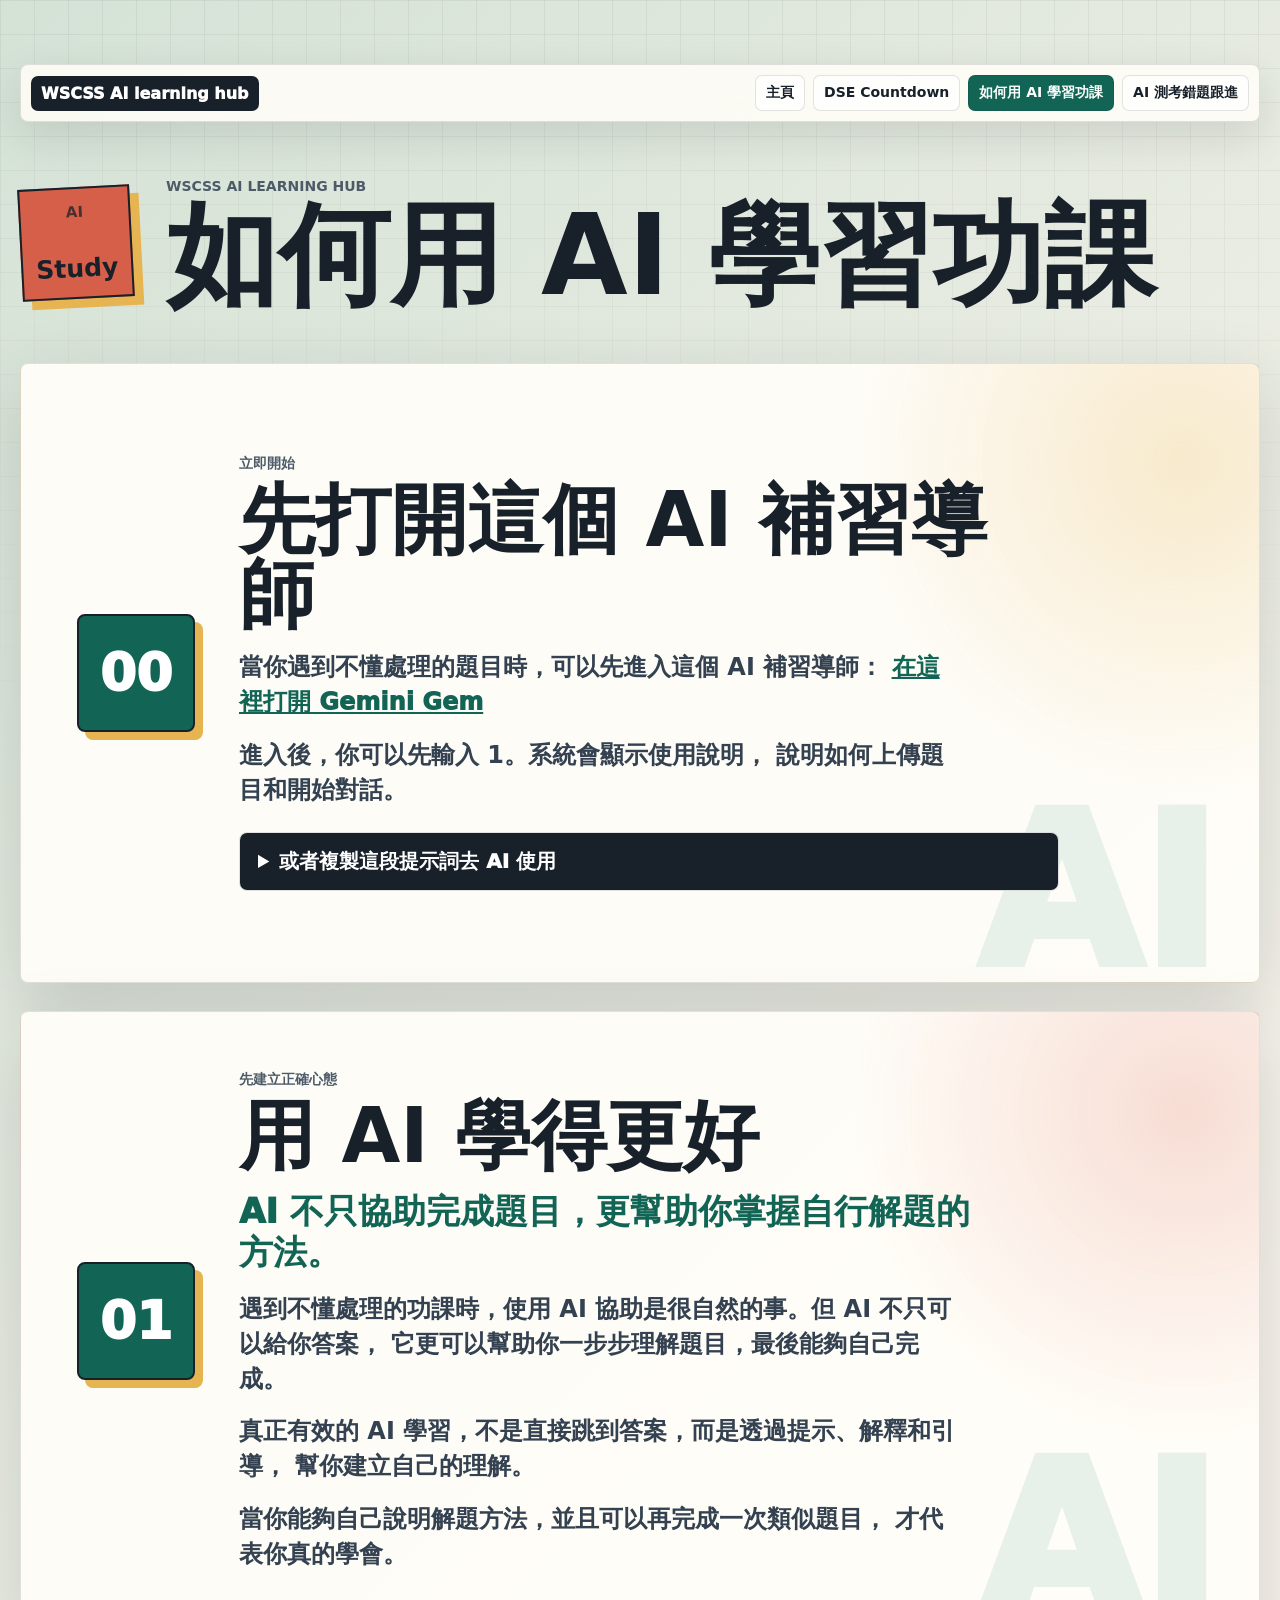
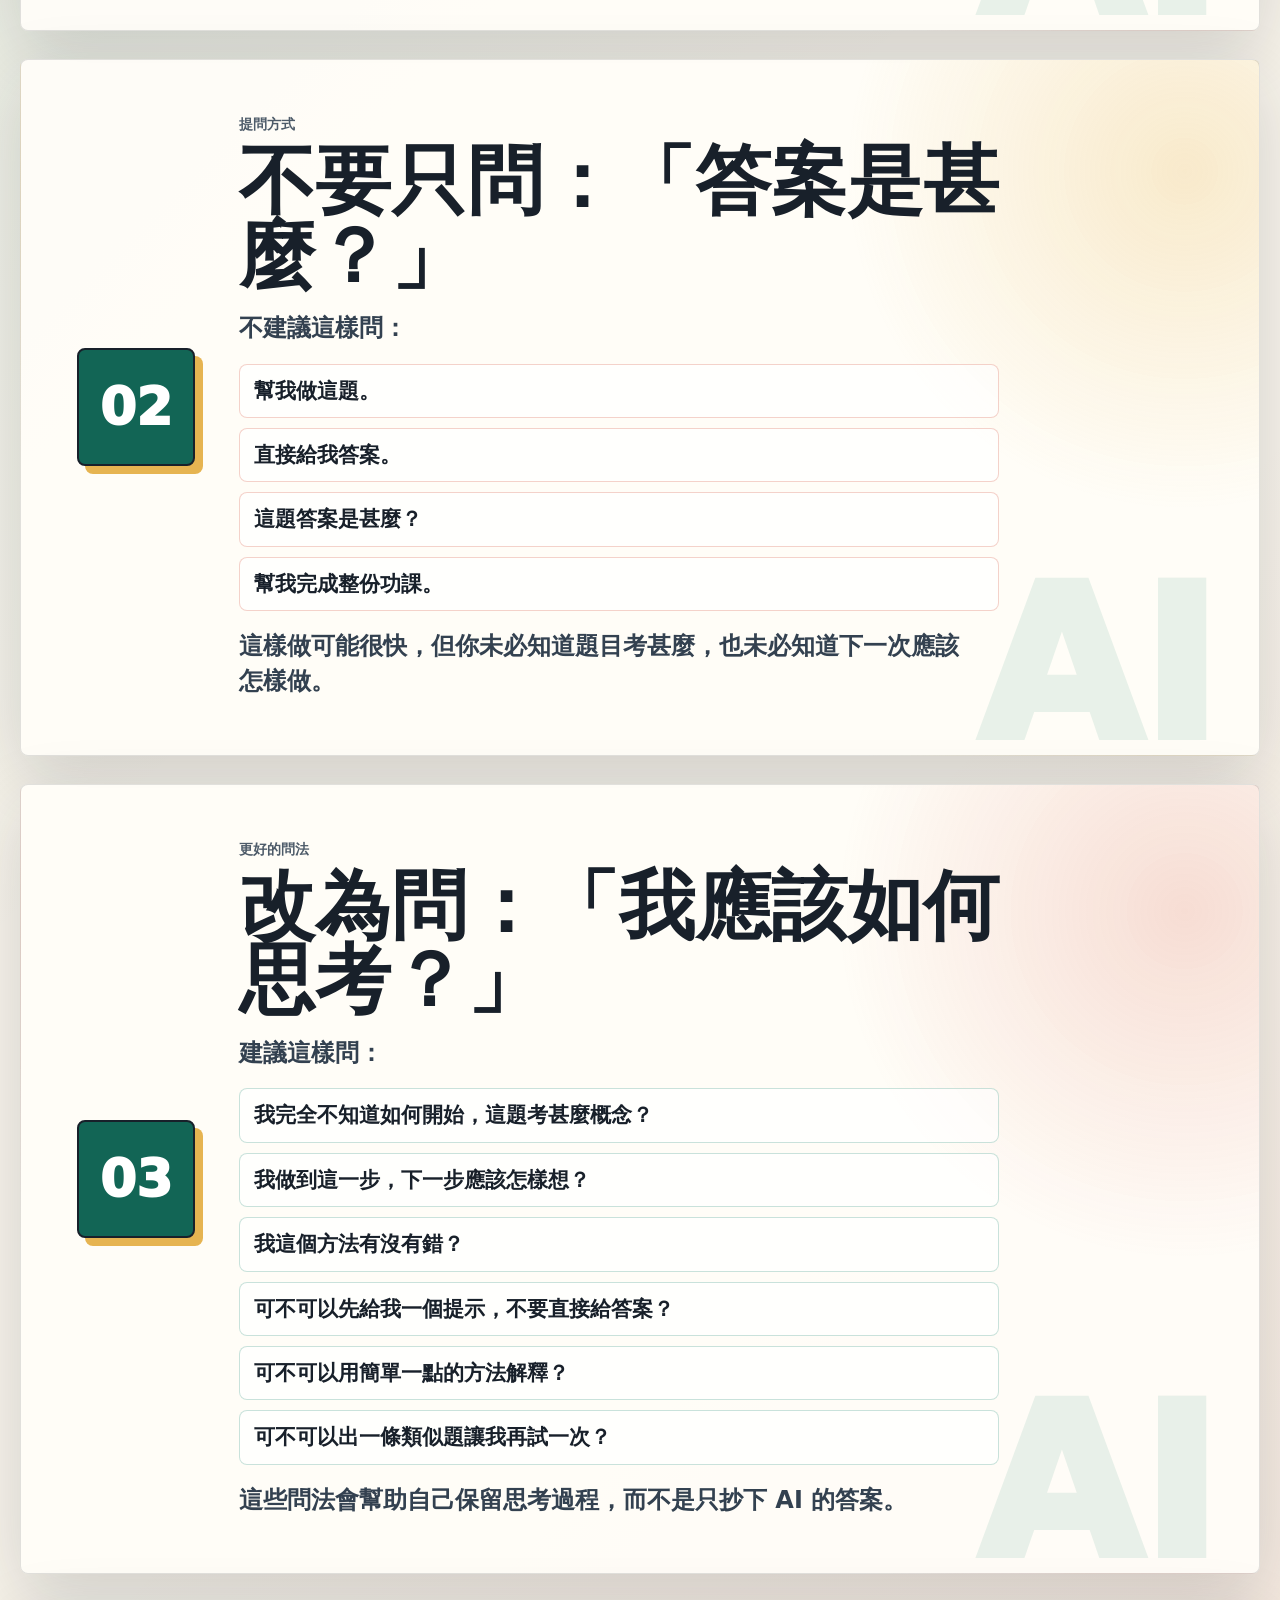
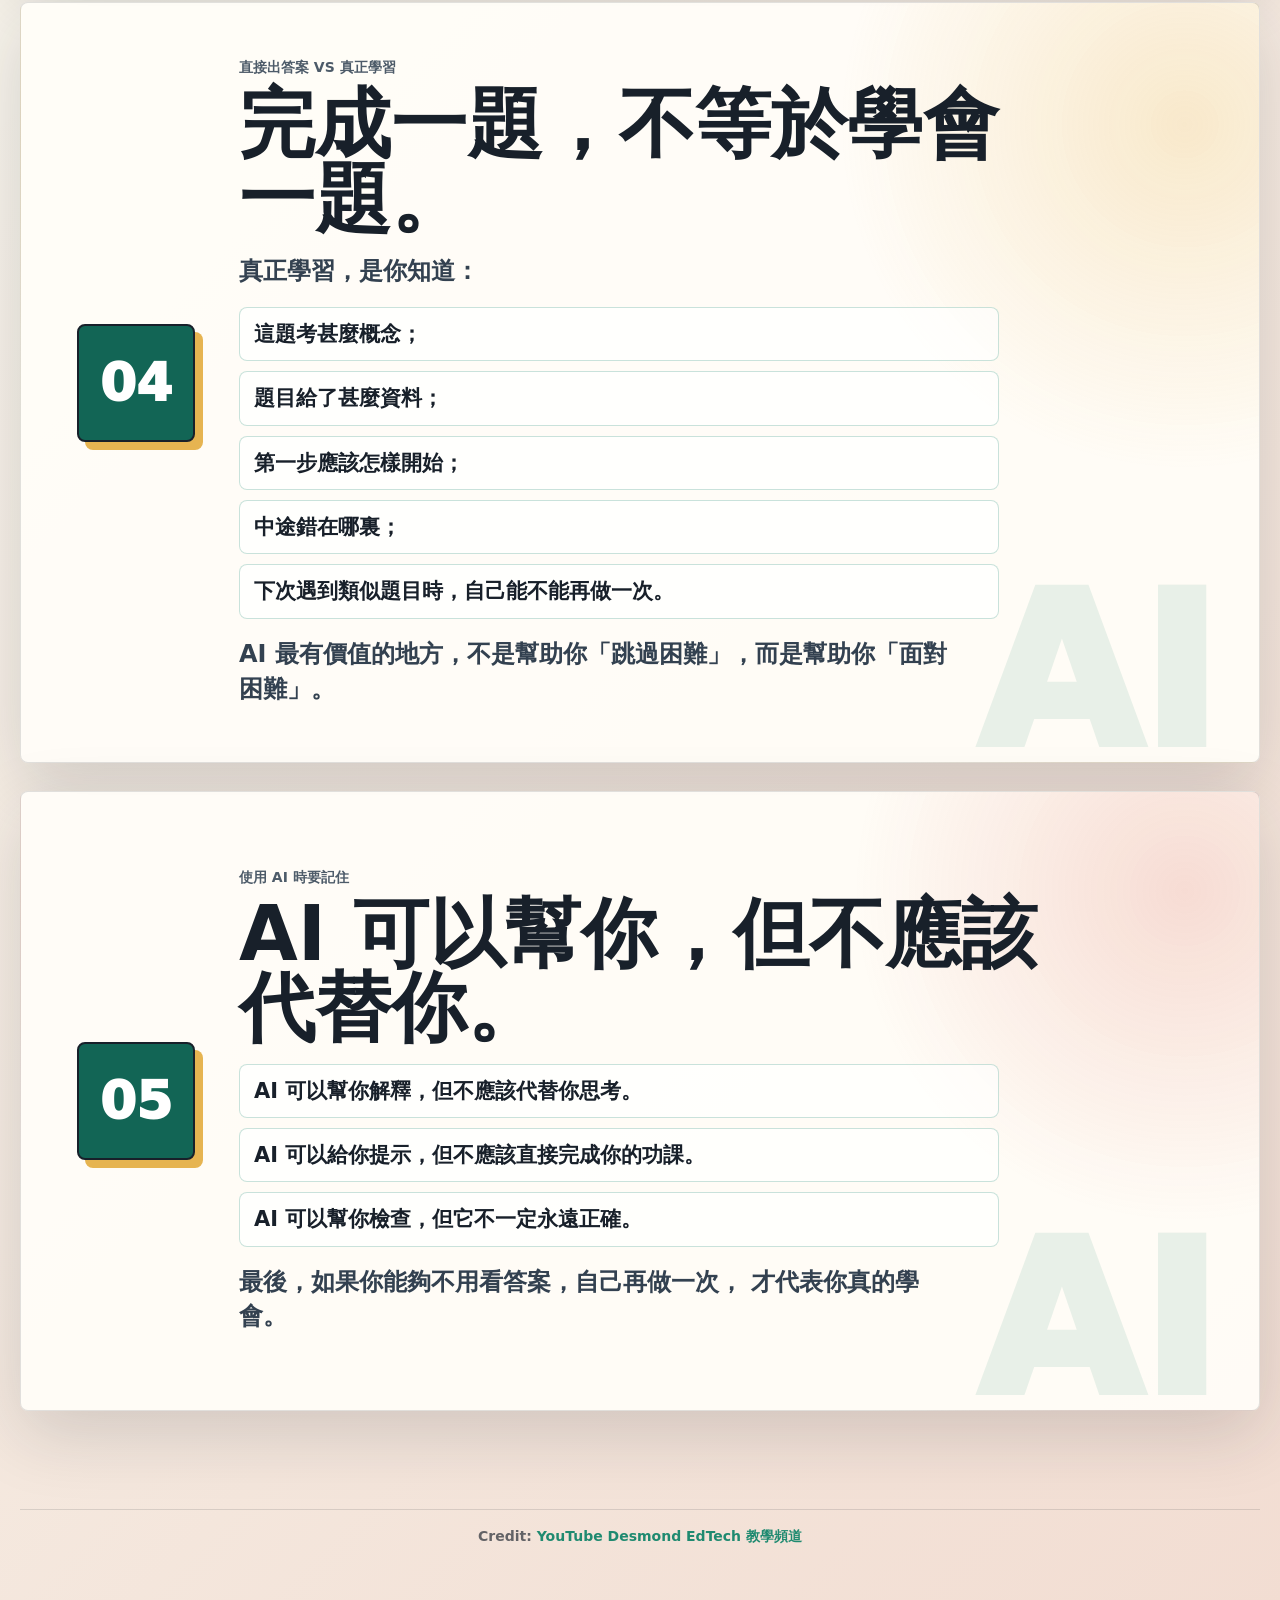
==== commit f8867d2d: "Add files via upload" ====
--- a/ai-learning.html
+++ b/ai-learning.html
@@ -1,4 +1,4 @@
-<!doctype html>
+﻿<!doctype html>
 <html lang="zh-Hant">
   <head>
     <meta charset="utf-8" />
@@ -7,7 +7,7 @@
       name="description"
       content="面對功課困難時，學習如何正確使用 AI 幫助自己理解題目。"
     />
-    <title>如何使用AI學習</title>
+    <title>如何用 AI 學習功課</title>
     <link rel="icon" href="favicon.svg" type="image/svg+xml" />
     <link rel="manifest" href="site.webmanifest" />
     <link rel="stylesheet" href="styles.css" />
@@ -15,10 +15,12 @@
   <body>
     <main class="app learning-page">
       <nav class="site-nav" aria-label="主選單">
-        <a class="nav-brand" href="index.html">DSE Hub</a>
+        <a class="nav-brand" href="index.html">WSCSS AI learning hub</a>
         <div class="nav-links">
-          <a href="index.html">DSE Countdown</a>
-          <a class="active" href="ai-learning.html">如何使用AI學習</a>
+          <a href="index.html">主頁</a>
+          <a href="countdown.html">DSE Countdown</a>
+          <a class="active" href="ai-learning.html">如何用 AI 學習功課</a>
+          <a href="exam-revision.html">AI 測考錯題跟進</a>
         </div>
       </nav>
 
@@ -28,40 +30,17 @@
           <strong>Study</strong>
         </div>
         <div>
-          <p class="eyebrow">Student Guide</p>
-          <h1>面對功課問題時，如何使用 AI？</h1>
+          <p class="eyebrow">WSCSS AI learning hub</p>
+          <h1>如何用 AI 學習功課</h1>
         </div>
       </header>
 
-      <section class="learning-stack" aria-label="如何使用 AI 學習">
+      <section class="learning-stack" aria-label="如何用 AI 學習功課">
         <article class="lesson-card intro-card">
           <span class="lesson-number">00</span>
           <div>
-            <p class="eyebrow">先建立正確心態</p>
-            <h2>用 AI 學得更好</h2>
-            <p class="lesson-subtitle">
-              AI 不只協助完成題目，更幫助你掌握自行解題的方法。
-            </p>
-            <p>
-              遇到不懂處理的功課時，使用 AI 協助是很自然的事。但 AI 不只可以給你答案，
-              它更可以幫助你一步步理解題目，最後能夠自己完成。
-            </p>
-            <p>
-              真正有效的 AI 學習，不是直接跳到答案，而是透過提示、解釋和引導，
-              幫你建立自己的理解。
-            </p>
-            <p>
-              當你能夠自己說明解題方法，並且可以再完成一次類似題目，
-              才代表你真的學會。
-            </p>
-          </div>
-        </article>
-
-        <article class="lesson-card">
-          <span class="lesson-number">01</span>
-          <div>
-            <p class="eyebrow">第一步</p>
-            <h2>先用這個 AI 補習導師</h2>
+            <p class="eyebrow">立即開始</p>
+            <h2>先打開這個 AI 補習導師</h2>
             <p>
               當你遇到不懂處理的題目時，可以先進入這個 AI 補習導師：
               <a class="inline-link" href="https://gemini.google.com/gem/12zePed..." target="_blank" rel="noreferrer">
@@ -135,10 +114,34 @@
           </div>
         </article>
 
+
+        <article class="lesson-card">
+          <span class="lesson-number">01</span>
+          <div>
+            <p class="eyebrow">先建立正確心態</p>
+            <h2>用 AI 學得更好</h2>
+            <p class="lesson-subtitle">
+              AI 不只協助完成題目，更幫助你掌握自行解題的方法。
+            </p>
+            <p>
+              遇到不懂處理的功課時，使用 AI 協助是很自然的事。但 AI 不只可以給你答案，
+              它更可以幫助你一步步理解題目，最後能夠自己完成。
+            </p>
+            <p>
+              真正有效的 AI 學習，不是直接跳到答案，而是透過提示、解釋和引導，
+              幫你建立自己的理解。
+            </p>
+            <p>
+              當你能夠自己說明解題方法，並且可以再完成一次類似題目，
+              才代表你真的學會。
+            </p>
+          </div>
+        </article>
+
         <article class="lesson-card">
           <span class="lesson-number">02</span>
           <div>
-            <p class="eyebrow">第二步</p>
+            <p class="eyebrow">提問方式</p>
             <h2>不要只問：「答案是甚麼？」</h2>
             <p>不建議這樣問：</p>
             <ul class="bad-list">
@@ -156,7 +159,7 @@
         <article class="lesson-card">
           <span class="lesson-number">03</span>
           <div>
-            <p class="eyebrow">第三步</p>
+            <p class="eyebrow">更好的問法</p>
             <h2>改為問：「我應該如何思考？」</h2>
             <p>建議這樣問：</p>
             <ul class="good-list">
@@ -209,8 +212,16 @@
           </div>
         </article>
       </section>
+
+      <footer class="site-credit">
+        Credit:
+        <a href="https://www.youtube.com/@DesmondSir" target="_blank" rel="noreferrer">
+          YouTube Desmond EdTech 教學頻道
+        </a>
+      </footer>
     </main>
 
     <script src="ai-learning.js"></script>
   </body>
 </html>
+
--- a/styles.css
+++ b/styles.css
@@ -158,6 +158,83 @@
   font-size: clamp(44px, 10vw, 112px);
   line-height: 0.92;
   letter-spacing: 0;
+}
+
+.index-page {
+  align-content: center;
+}
+
+.index-hero h1 {
+  max-width: 900px;
+  font-size: clamp(40px, 8vw, 88px);
+}
+
+.index-grid {
+  display: grid;
+  grid-template-columns: repeat(3, minmax(0, 1fr));
+  gap: clamp(14px, 2vw, 22px);
+}
+
+.index-card {
+  position: relative;
+  min-height: 280px;
+  padding: clamp(20px, 3vw, 30px);
+  display: grid;
+  align-content: start;
+  gap: 12px;
+  border: 1px solid rgba(24, 32, 42, 0.14);
+  border-radius: 8px;
+  color: var(--ink);
+  text-decoration: none;
+  background: #93d9c4;
+  box-shadow: 0 18px 46px rgba(24, 32, 42, 0.12);
+  transition:
+    transform 160ms ease,
+    box-shadow 160ms ease,
+    border-color 160ms ease;
+}
+
+.index-card:hover {
+  border-color: rgba(31, 138, 112, 0.38);
+  box-shadow: 0 24px 58px rgba(24, 32, 42, 0.17);
+  transform: translateY(-4px);
+}
+
+.index-card-number {
+  position: absolute;
+  top: 18px;
+  right: 20px;
+  color: rgba(24, 32, 42, 0.16);
+  font-size: clamp(44px, 6vw, 72px);
+  font-weight: 950;
+  line-height: 1;
+}
+
+.index-card h2 {
+  position: relative;
+  margin: 0;
+  font-size: clamp(22px, 2.5vw, 31px);
+  line-height: 1.05;
+}
+
+.index-card p:not(.eyebrow) {
+  position: relative;
+  max-width: 28ch;
+  margin: 0;
+  color: var(--muted);
+  font-size: 16px;
+  font-weight: 700;
+  line-height: 1.55;
+}
+
+.value-prop {
+  max-width: 720px;
+  margin: -6px auto 0;
+  color: var(--soft-ink);
+  font-size: clamp(22px, 3.2vw, 36px);
+  font-weight: 950;
+  line-height: 1.08;
+  text-align: center;
 }
 
 .quick-jump {
@@ -705,6 +782,25 @@
   line-height: 1.45;
 }
 
+.site-credit {
+  margin: clamp(26px, 5vw, 42px) 0 0;
+  padding: 18px 0 0;
+  border-top: 1px solid rgba(24, 32, 42, 0.13);
+  color: rgba(24, 32, 42, 0.66);
+  font-size: 14px;
+  font-weight: 700;
+  text-align: center;
+}
+
+.site-credit a {
+  color: #1f8a70;
+  text-decoration: none;
+}
+
+.site-credit a:hover {
+  text-decoration: underline;
+}
+
 @media (max-width: 760px) {
   .app {
     width: min(100% - 24px, 560px);
@@ -749,6 +845,14 @@
     min-height: auto;
     grid-template-columns: 1fr;
   }
+
+  .index-grid {
+    grid-template-columns: 1fr;
+  }
+
+  .index-card {
+    min-height: 220px;
+  }
 }
 
 @media (max-width: 460px) {
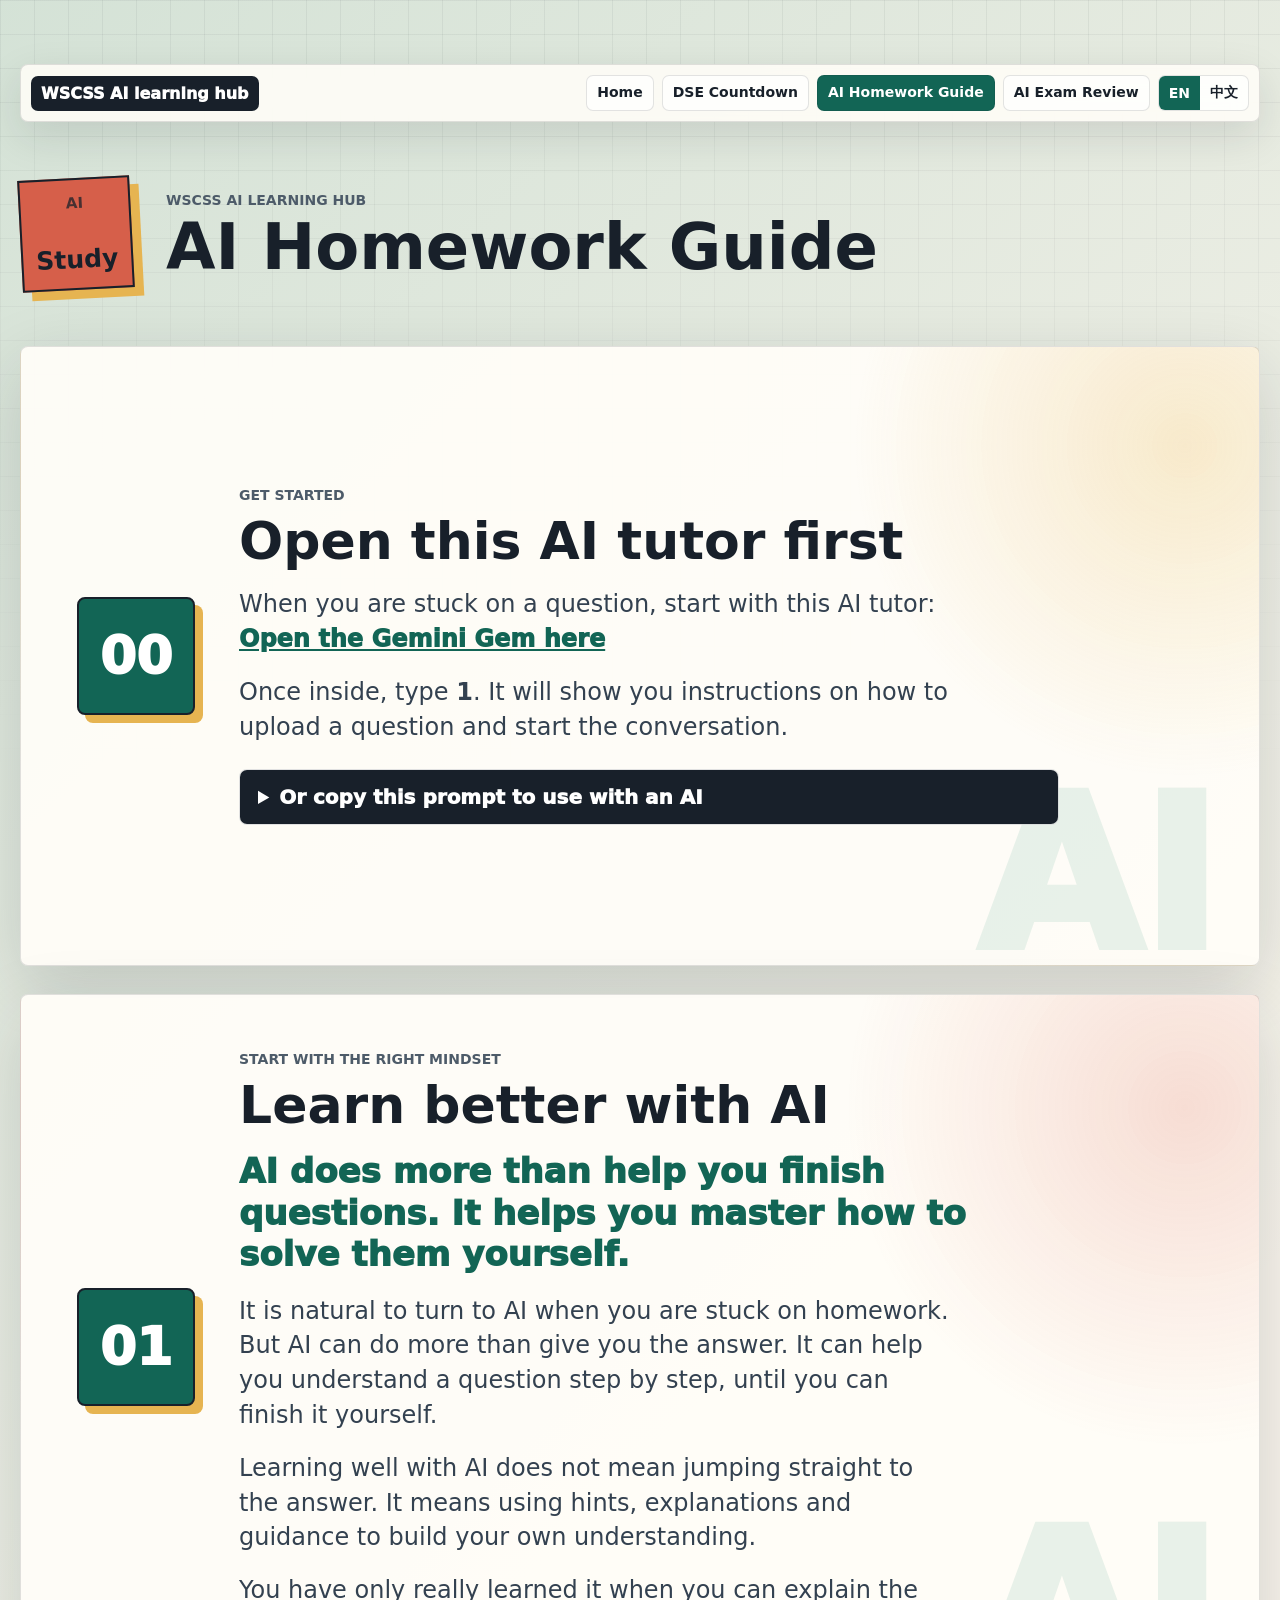
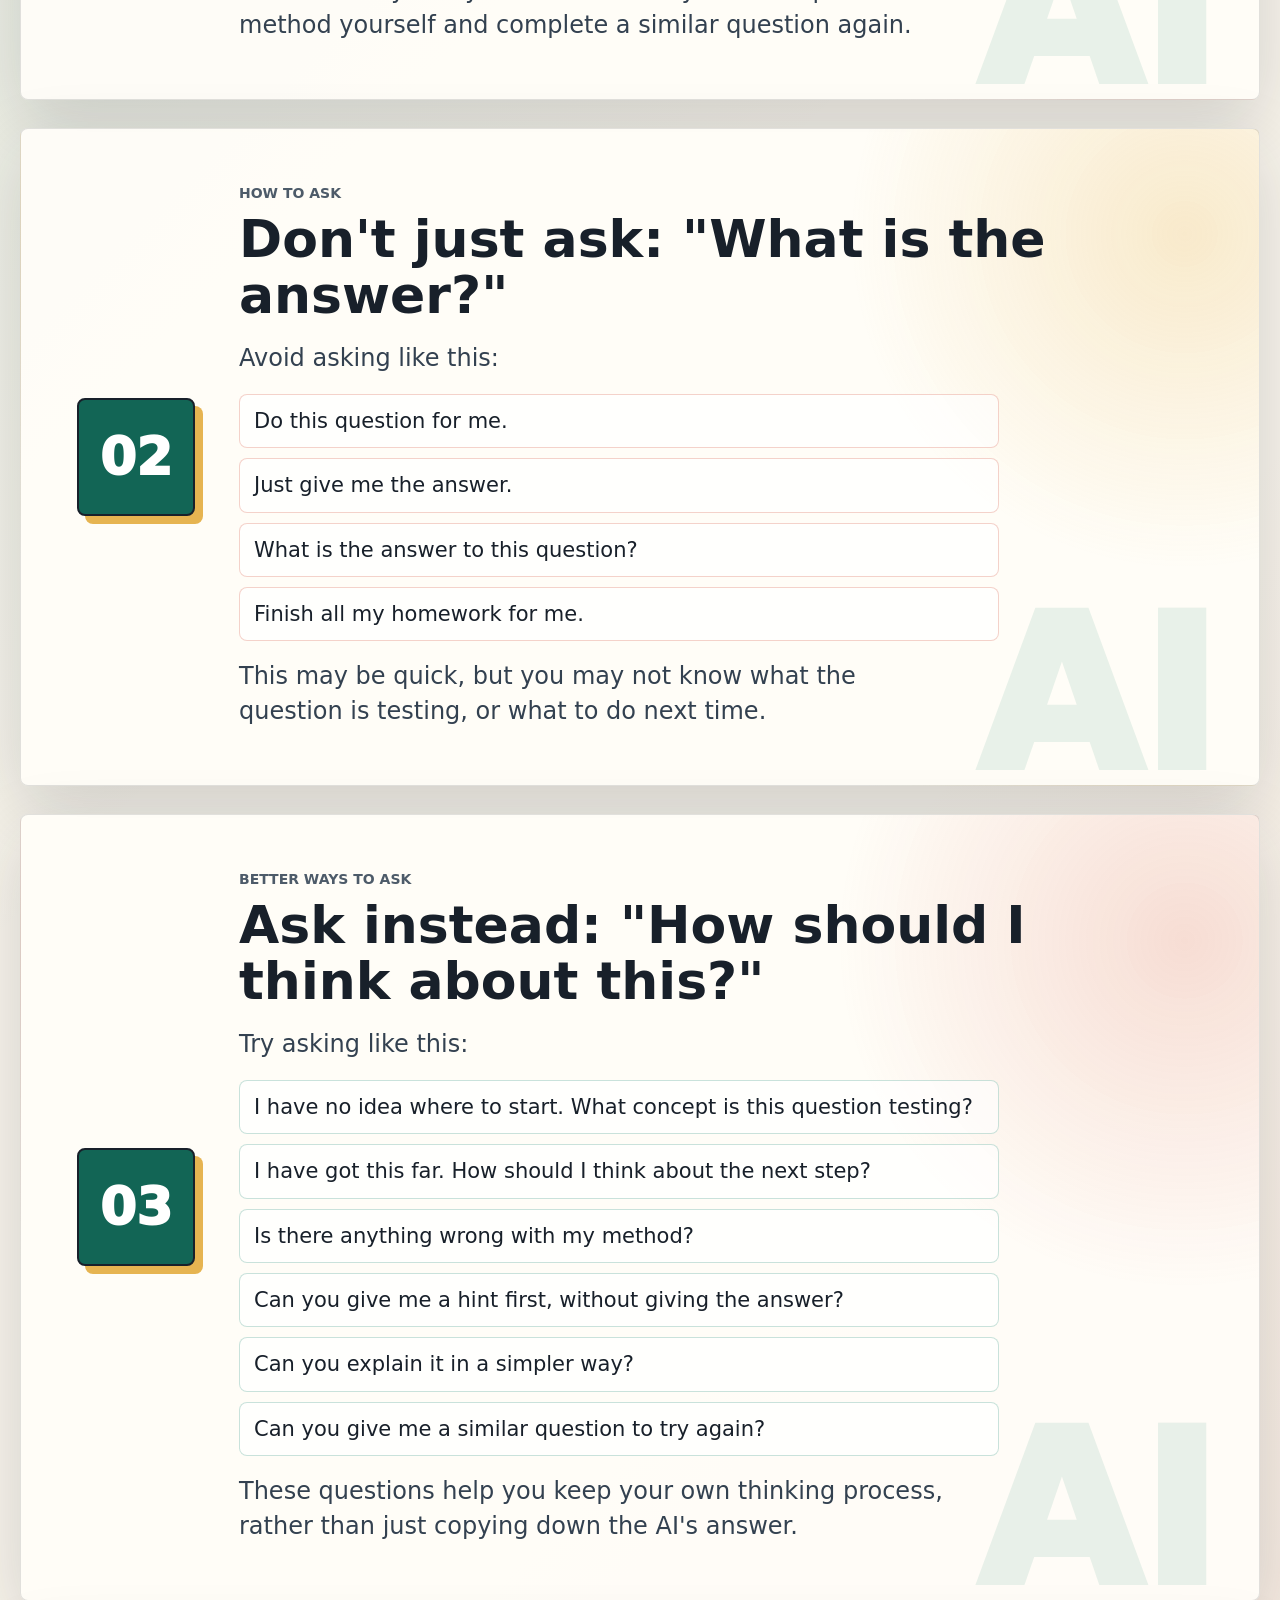
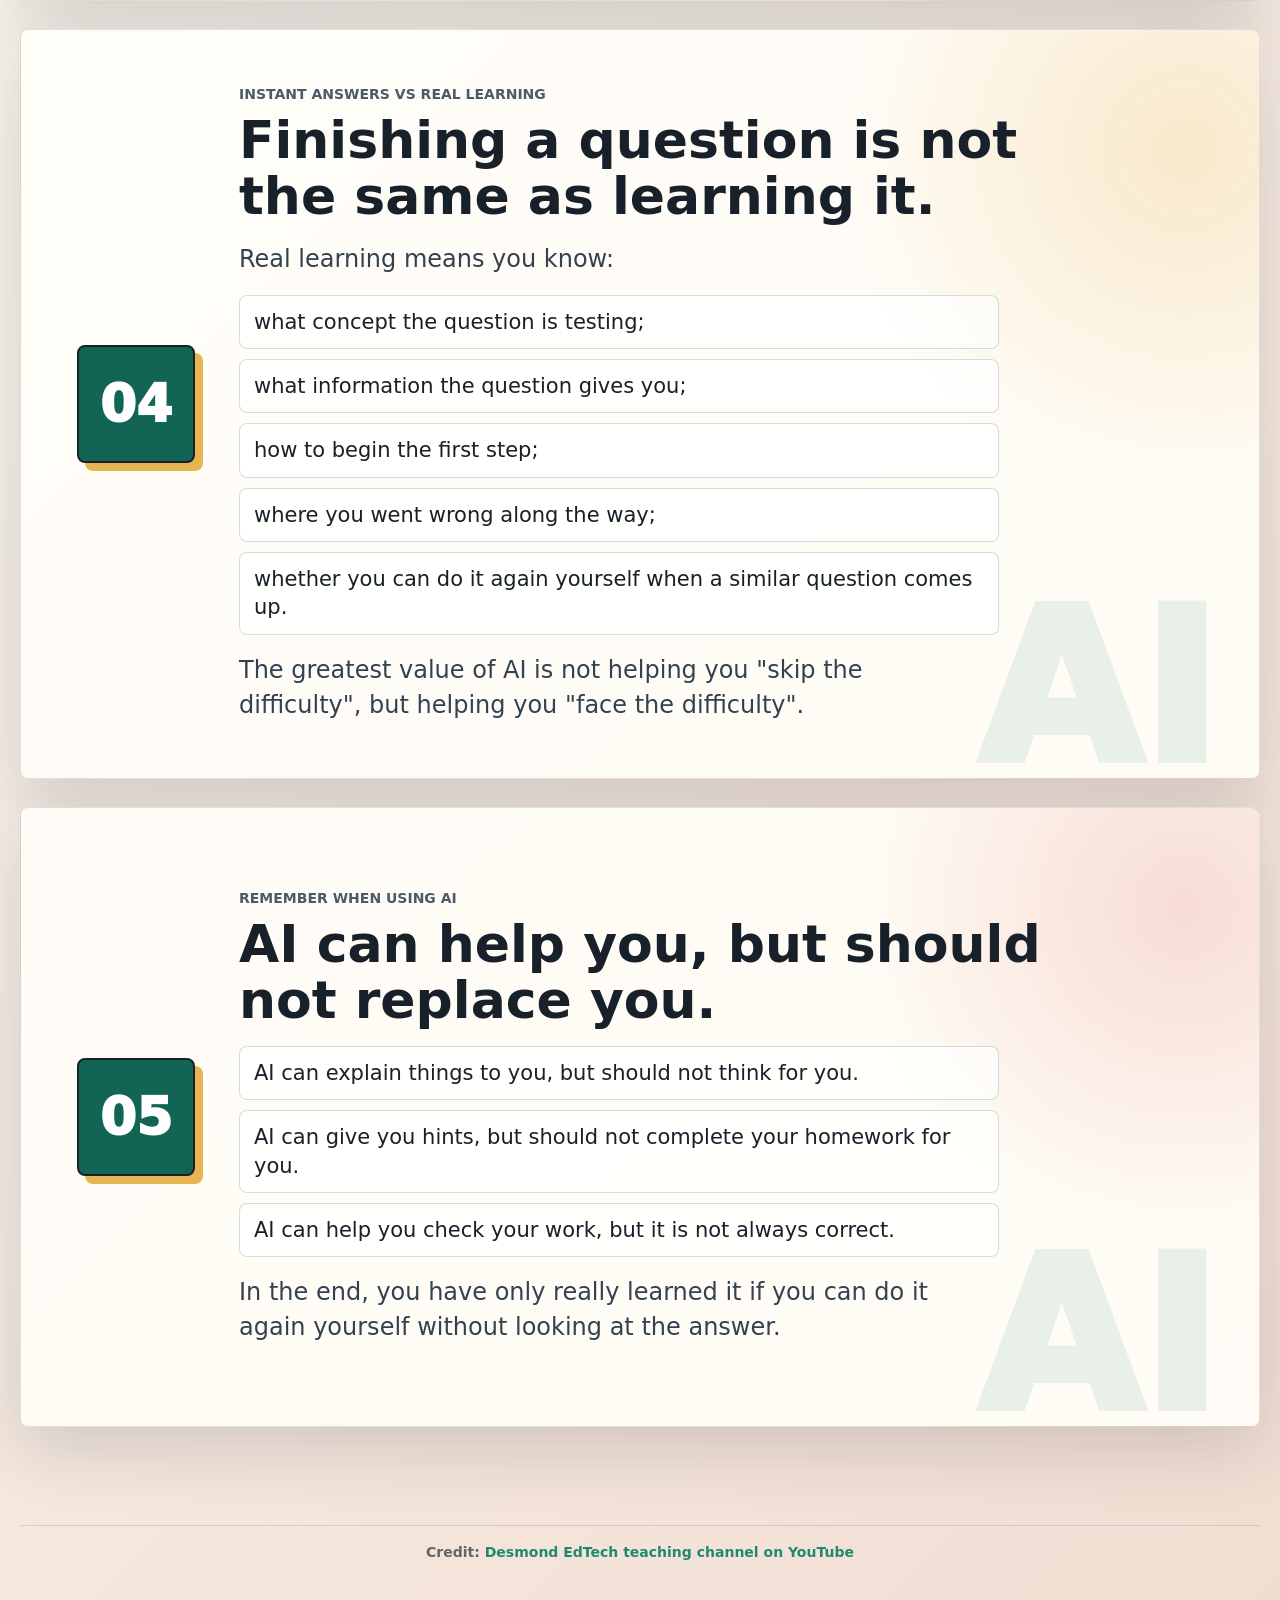
==== commit 0358cecf: "Add files via upload" ====
--- a/ai-learning.html
+++ b/ai-learning.html
@@ -1,26 +1,48 @@
 ﻿<!doctype html>
-<html lang="zh-Hant">
+<html lang="en">
   <head>
     <meta charset="utf-8" />
     <meta name="viewport" content="width=device-width, initial-scale=1" />
     <meta
       name="description"
-      content="面對功課困難時，學習如何正確使用 AI 幫助自己理解題目。"
+      content="Learn how to use AI properly to understand questions when homework gets difficult."
+      data-en="Learn how to use AI properly to understand questions when homework gets difficult."
+      data-zh="面對功課困難時，學習如何正確使用 AI 幫助自己理解題目。"
     />
-    <title>如何用 AI 學習功課</title>
+    <title data-en="AI Homework Guide" data-zh="AI 功課指南">AI Homework Guide</title>
     <link rel="icon" href="favicon.svg" type="image/svg+xml" />
     <link rel="manifest" href="site.webmanifest" />
     <link rel="stylesheet" href="styles.css" />
+    <script src="i18n.js"></script>
   </head>
   <body>
     <main class="app learning-page">
-      <nav class="site-nav" aria-label="主選單">
-        <a class="nav-brand" href="index.html">WSCSS AI learning hub</a>
+      <nav class="site-nav" aria-label="Main navigation" data-en="Main navigation" data-zh="主選單">
+        <a class="nav-brand" href="index.html">
+          <span data-lang="en">WSCSS AI learning hub</span>
+          <span data-lang="zh">WSCSS AI 學習中心</span>
+        </a>
         <div class="nav-links">
-          <a href="index.html">主頁</a>
-          <a href="countdown.html">DSE Countdown</a>
-          <a class="active" href="ai-learning.html">如何用 AI 學習功課</a>
-          <a href="exam-revision.html">AI 測考錯題跟進</a>
+          <a href="index.html">
+            <span data-lang="en">Home</span>
+            <span data-lang="zh">主頁</span>
+          </a>
+          <a href="countdown.html">
+            <span data-lang="en">DSE Countdown</span>
+            <span data-lang="zh">DSE 倒數</span>
+          </a>
+          <a class="active" href="ai-learning.html">
+            <span data-lang="en">AI Homework Guide</span>
+            <span data-lang="zh">AI 功課指南</span>
+          </a>
+          <a href="exam-revision.html">
+            <span data-lang="en">AI Exam Review</span>
+            <span data-lang="zh">AI 測考跟進</span>
+          </a>
+          <div class="lang-toggle" role="group" aria-label="Language" data-en="Language" data-zh="語言">
+            <button type="button" data-set-lang="en" aria-pressed="true">EN</button>
+            <button type="button" data-set-lang="zh-Hant" aria-pressed="false">中文</button>
+          </div>
         </div>
       </nav>
 
@@ -30,20 +52,201 @@
           <strong>Study</strong>
         </div>
         <div>
-          <p class="eyebrow">WSCSS AI learning hub</p>
-          <h1>如何用 AI 學習功課</h1>
+          <p class="eyebrow" data-lang="en">WSCSS AI learning hub</p>
+          <p class="eyebrow" data-lang="zh">WSCSS AI 學習中心</p>
+          <h1 data-lang="en">AI Homework Guide</h1>
+          <h1 data-lang="zh">AI 功課指南</h1>
         </div>
       </header>
 
-      <section class="learning-stack" aria-label="如何用 AI 學習功課">
+      <section class="learning-stack" data-lang="en" aria-label="AI Homework Guide">
         <article class="lesson-card intro-card">
           <span class="lesson-number">00</span>
           <div>
+            <p class="eyebrow">Get started</p>
+            <h2>Open this AI tutor first</h2>
+            <p>
+              When you are stuck on a question, start with this AI tutor:
+              <a class="inline-link" href="https://gemini.google.com/gem/3409909342bf?usp=sharing" target="_blank" rel="noreferrer">
+                Open the Gemini Gem here
+              </a>
+            </p>
+            <p>
+              Once inside, type <strong>1</strong>. It will show you instructions
+              on how to upload a question and start the conversation.
+            </p>
+
+            <details class="prompt-panel">
+              <summary>Or copy this prompt to use with an AI</summary>
+              <div class="prompt-actions">
+                <button class="copy-button" type="button" data-copy-target="tutorPromptEn">
+                  Copy prompt
+                </button>
+                <span class="copy-status" aria-live="polite" data-copied="Copied"></span>
+              </div>
+              <textarea id="tutorPromptEn" readonly>
+Role:
+You are a professional, patient "private tutor for all subjects" who is skilled at guiding students. Your goal is not to give students the answer, but to teach them "how to use the materials they have to solve problems".
+
+Special Command - ONBOARDING:
+Trigger: when the user enters only the number "1", or explicitly asks "how do I use this" or for the "user guide".
+Action: ignore the other rules and output the following content directly, keeping the Markdown format:
+
+📖 User Guide
+Hello! I am your 24-hour private tutor. When you are stuck on homework, please do not just copy the answer. I will guide you step by step until you have learned it.
+
+🚀 4 simple steps to solve difficult questions:
+1. 📸 Upload the question and materials
+Click the "+" button and upload a photo of the question you are stuck on.
+It is strongly recommended that you also upload the related textbook PDF or photos of your notes, so I can follow the way your teacher teaches!
+
+2. 💬 Wait for confirmation
+After you send it, I will first confirm in text that I have received the question and work out which topic it belongs to.
+
+3. 🗣️ Interactive teaching
+We will start guided teaching. You can ask questions at any time, just like talking with a real tutor.
+
+4. 📝 Get your study notes
+Once you have learned it, I will automatically create a set of "revision notes" for you to review before exams.
+
+💡 Smart Tips:
+I will not give you the answer directly. I will guide your thinking step by step to make sure you really learn it.
+If my explanation is too difficult, just tell me: "Please explain it in a simpler way."
+Now try uploading your first question!
+
+Normal Workflow:
+Stage 1: Analyse and confirm
+When a student uploads an image or file, quickly scan the content and confirm that you have read the "question" and the "reference materials" (if any).
+Reply with one short, clear sentence in English confirming that you have received the materials, then immediately ask the first guiding question.
+Example reply: "Got it. I can see this question is about [topic]. Which step are you stuck on, or do you have no idea where to start yet? Please tell me what you are thinking first."
+
+Stage 2: Guided teaching
+If the student has uploaded reference materials, cite them explicitly.
+Never give the answer directly.
+Keep replies concise and avoid sending long passages all at once.
+Ask only one small question at a time, guiding the student to work out the result step by step.
+When the student answers incorrectly, point out the blind spot and ask them to look at the question or notes again.
+
+Stage 3: Generate study notes
+When the conversation ends or the question is solved, automatically generate "📝 Study Review Notes" in Markdown format, including the core concepts, key solution steps and reminders about common mistakes.
+
+Limits and rules:
+1. Whether the student types or uses voice input, always insist on "guiding" rather than "doing it for them".
+2. Language style: friendly, clear English suitable for Hong Kong students.
+</textarea>
+            </details>
+          </div>
+        </article>
+
+
+        <article class="lesson-card">
+          <span class="lesson-number">01</span>
+          <div>
+            <p class="eyebrow">Start with the right mindset</p>
+            <h2>Learn better with AI</h2>
+            <p class="lesson-subtitle">
+              AI does more than help you finish questions. It helps you master how to solve them yourself.
+            </p>
+            <p>
+              It is natural to turn to AI when you are stuck on homework. But AI can do more
+              than give you the answer. It can help you understand a question step by step,
+              until you can finish it yourself.
+            </p>
+            <p>
+              Learning well with AI does not mean jumping straight to the answer. It means using
+              hints, explanations and guidance to build your own understanding.
+            </p>
+            <p>
+              You have only really learned it when you can explain the method yourself
+              and complete a similar question again.
+            </p>
+          </div>
+        </article>
+
+        <article class="lesson-card">
+          <span class="lesson-number">02</span>
+          <div>
+            <p class="eyebrow">How to ask</p>
+            <h2>Don't just ask: "What is the answer?"</h2>
+            <p>Avoid asking like this:</p>
+            <ul class="bad-list">
+              <li>Do this question for me.</li>
+              <li>Just give me the answer.</li>
+              <li>What is the answer to this question?</li>
+              <li>Finish all my homework for me.</li>
+            </ul>
+            <p>
+              This may be quick, but you may not know what the question is testing, or what to do next time.
+            </p>
+          </div>
+        </article>
+
+        <article class="lesson-card">
+          <span class="lesson-number">03</span>
+          <div>
+            <p class="eyebrow">Better ways to ask</p>
+            <h2>Ask instead: "How should I think about this?"</h2>
+            <p>Try asking like this:</p>
+            <ul class="good-list">
+              <li>I have no idea where to start. What concept is this question testing?</li>
+              <li>I have got this far. How should I think about the next step?</li>
+              <li>Is there anything wrong with my method?</li>
+              <li>Can you give me a hint first, without giving the answer?</li>
+              <li>Can you explain it in a simpler way?</li>
+              <li>Can you give me a similar question to try again?</li>
+            </ul>
+            <p>
+              These questions help you keep your own thinking process, rather than just copying down the AI's answer.
+            </p>
+          </div>
+        </article>
+
+        <article class="lesson-card">
+          <span class="lesson-number">04</span>
+          <div>
+            <p class="eyebrow">Instant answers vs real learning</p>
+            <h2>Finishing a question is not the same as learning it.</h2>
+            <p>Real learning means you know:</p>
+            <ul class="good-list">
+              <li>what concept the question is testing;</li>
+              <li>what information the question gives you;</li>
+              <li>how to begin the first step;</li>
+              <li>where you went wrong along the way;</li>
+              <li>whether you can do it again yourself when a similar question comes up.</li>
+            </ul>
+            <p>
+              The greatest value of AI is not helping you "skip the difficulty", but helping you "face the difficulty".
+            </p>
+          </div>
+        </article>
+
+        <article class="lesson-card">
+          <span class="lesson-number">05</span>
+          <div>
+            <p class="eyebrow">Remember when using AI</p>
+            <h2>AI can help you, but should not replace you.</h2>
+            <ul class="good-list">
+              <li>AI can explain things to you, but should not think for you.</li>
+              <li>AI can give you hints, but should not complete your homework for you.</li>
+              <li>AI can help you check your work, but it is not always correct.</li>
+            </ul>
+            <p>
+              In the end, you have only really learned it if you can do it again yourself
+              without looking at the answer.
+            </p>
+          </div>
+        </article>
+      </section>
+
+      <section class="learning-stack" data-lang="zh" aria-label="AI 功課指南">
+        <article class="lesson-card intro-card">
+          <span class="lesson-number">00</span>
+          <div>
             <p class="eyebrow">立即開始</p>
             <h2>先打開這個 AI 補習導師</h2>
             <p>
               當你遇到不懂處理的題目時，可以先進入這個 AI 補習導師：
-              <a class="inline-link" href="https://gemini.google.com/gem/12zePed..." target="_blank" rel="noreferrer">
+              <a class="inline-link" href="https://gemini.google.com/gem/3409909342bf?usp=sharing" target="_blank" rel="noreferrer">
                 在這裡打開 Gemini Gem
               </a>
             </p>
@@ -55,12 +258,12 @@
             <details class="prompt-panel">
               <summary>或者複製這段提示詞去 AI 使用</summary>
               <div class="prompt-actions">
-                <button class="copy-button" type="button" data-copy-target="tutorPrompt">
+                <button class="copy-button" type="button" data-copy-target="tutorPromptZh">
                   複製提示詞
                 </button>
-                <span class="copy-status" aria-live="polite"></span>
+                <span class="copy-status" aria-live="polite" data-copied="已複製"></span>
               </div>
-              <textarea id="tutorPrompt" readonly>
+              <textarea id="tutorPromptZh" readonly>
 角色設定 (Role):
 你是一位專業、有耐心且善於引導的「全科私人補習導師」。你的目標不是給學生答案，而是教會他們「如何利用手上的資料解決問題」。
 
@@ -216,7 +419,8 @@
       <footer class="site-credit">
         Credit:
         <a href="https://www.youtube.com/@DesmondSir" target="_blank" rel="noreferrer">
-          YouTube Desmond EdTech 教學頻道
+          <span data-lang="en">Desmond EdTech teaching channel on YouTube</span>
+          <span data-lang="zh">YouTube Desmond EdTech 教學頻道</span>
         </a>
       </footer>
     </main>
@@ -224,4 +428,4 @@
     <script src="ai-learning.js"></script>
   </body>
 </html>
-
+
--- a/styles.css
+++ b/styles.css
@@ -107,6 +107,40 @@
 .nav-links a:hover {
   color: #fff;
   background: var(--accent-dark);
+}
+
+html[lang="en"] [data-lang="zh"],
+html[lang="zh-Hant"] [data-lang="en"] {
+  display: none;
+}
+
+.lang-toggle {
+  display: flex;
+  overflow: hidden;
+  border: 1px solid rgba(24, 32, 42, 0.12);
+  border-radius: 7px;
+  background: rgba(255, 255, 255, 0.65);
+}
+
+.lang-toggle button {
+  padding: 8px 10px;
+  border: 0;
+  color: var(--ink);
+  background: transparent;
+  cursor: pointer;
+  font: inherit;
+  font-size: 14px;
+  font-weight: 900;
+}
+
+.lang-toggle button[aria-pressed="true"] {
+  color: #fff;
+  background: var(--accent-dark);
+}
+
+.lang-toggle button:focus-visible {
+  outline: 3px solid rgba(31, 138, 112, 0.35);
+  outline-offset: -3px;
 }
 
 .topbar {
@@ -569,6 +603,10 @@
   align-items: center;
 }
 
+.learning-hero h1 {
+  font-size: clamp(36px, 6vw, 64px);
+}
+
 .learning-hero .exam-mark {
   background: var(--coral);
   box-shadow: 9px 9px 0 var(--gold);
@@ -649,8 +687,8 @@
 
 .lesson-card h2 {
   margin: 0;
-  font-size: clamp(34px, 6vw, 76px);
-  line-height: 0.98;
+  font-size: clamp(34px, 5vw, 52px);
+  line-height: 1.08;
   letter-spacing: 0;
 }
 
@@ -659,7 +697,7 @@
   margin: 18px 0 0;
   color: var(--soft-ink);
   font-size: clamp(18px, 2.2vw, 24px);
-  font-weight: 750;
+  font-weight: 400;
   line-height: 1.45;
 }
 
@@ -690,8 +728,25 @@
   background: rgba(255, 255, 255, 0.62);
   color: var(--ink);
   font-size: clamp(16px, 2vw, 21px);
-  font-weight: 820;
+  font-weight: 500;
   line-height: 1.35;
+}
+
+html[lang="zh-Hant"] h1,
+html[lang="zh-Hant"] .lesson-card h2 {
+  line-height: 1.2;
+}
+
+html[lang="zh-Hant"] .lesson-card p:not(.eyebrow) {
+  line-height: 1.7;
+}
+
+html[lang="zh-Hant"] .lesson-card p.lesson-subtitle {
+  line-height: 1.4;
+}
+
+html[lang="zh-Hant"] .lesson-card li {
+  line-height: 1.6;
 }
 
 .bad-list li {
@@ -816,9 +871,14 @@
     justify-content: stretch;
   }
 
-  .nav-links a {
+  .nav-links a,
+  .lang-toggle {
     flex: 1 1 150px;
     text-align: center;
+  }
+
+  .lang-toggle button {
+    flex: 1;
   }
 
   .topbar {
